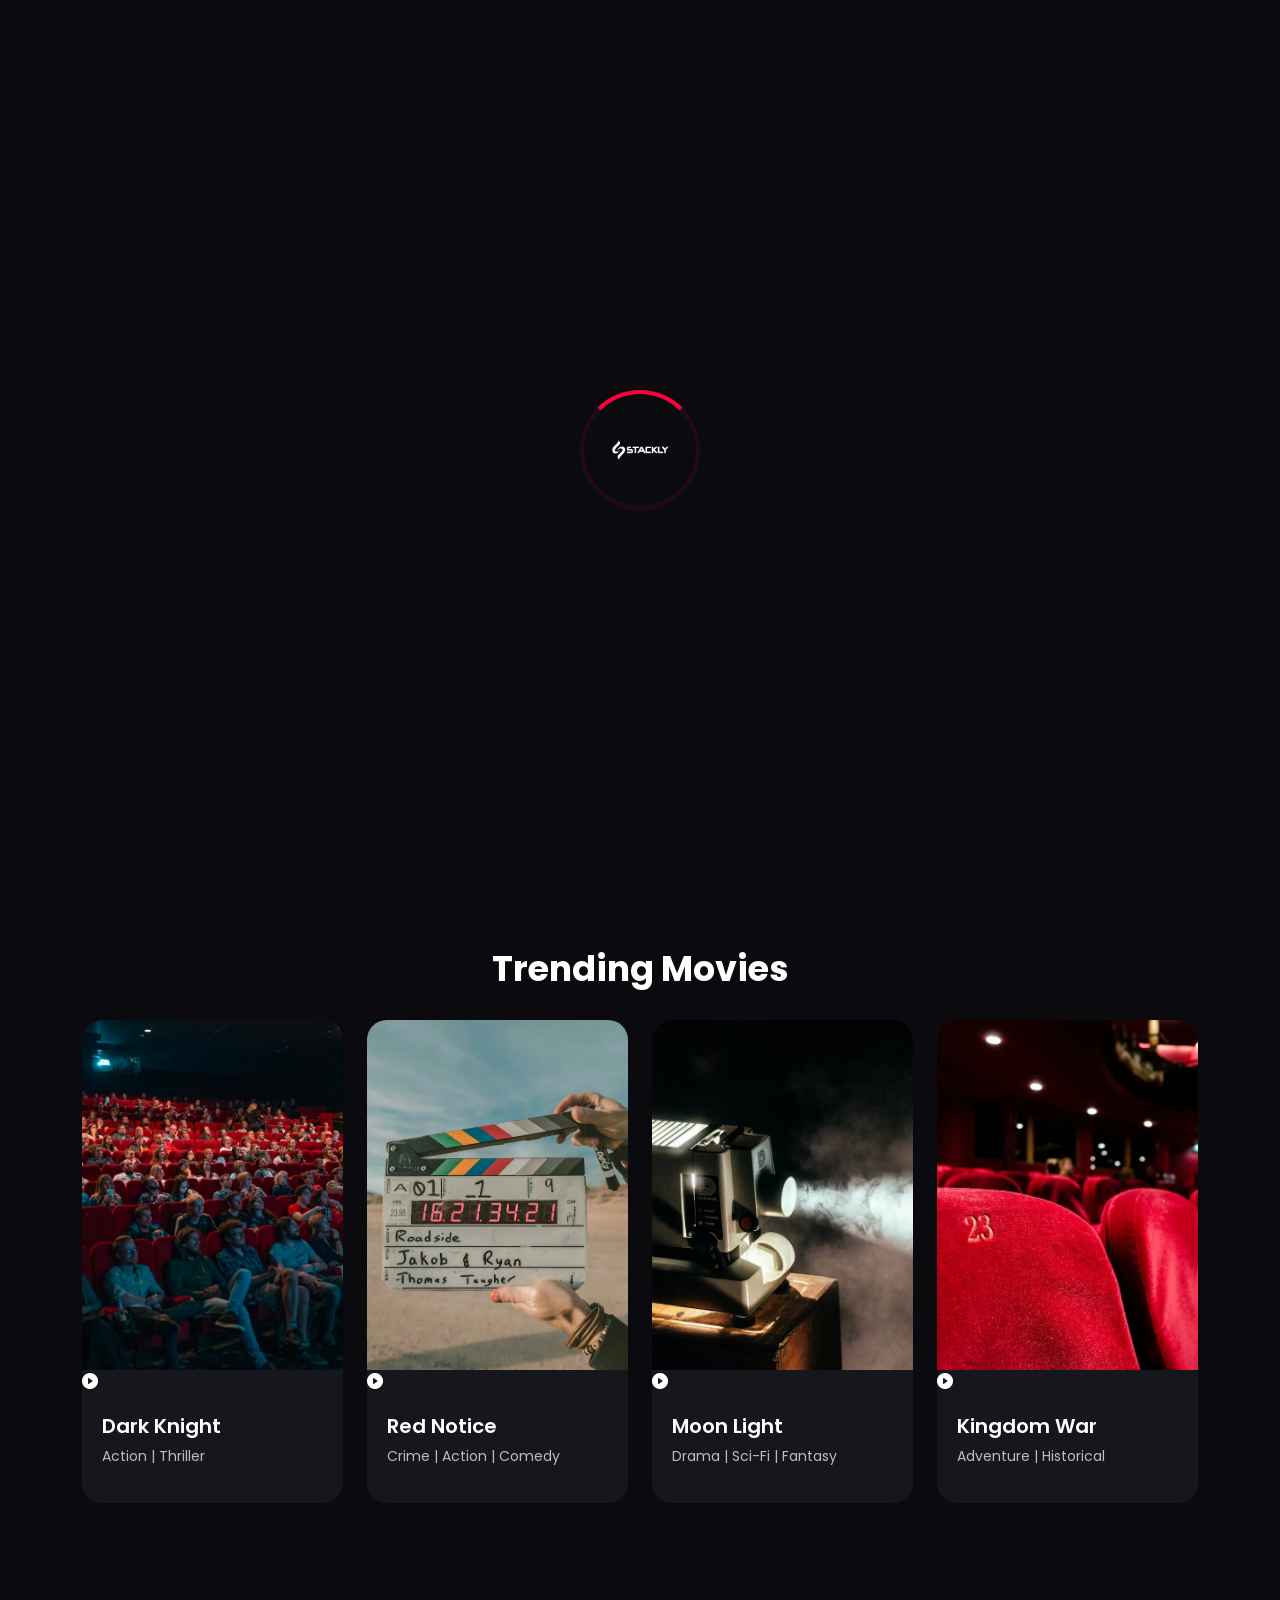
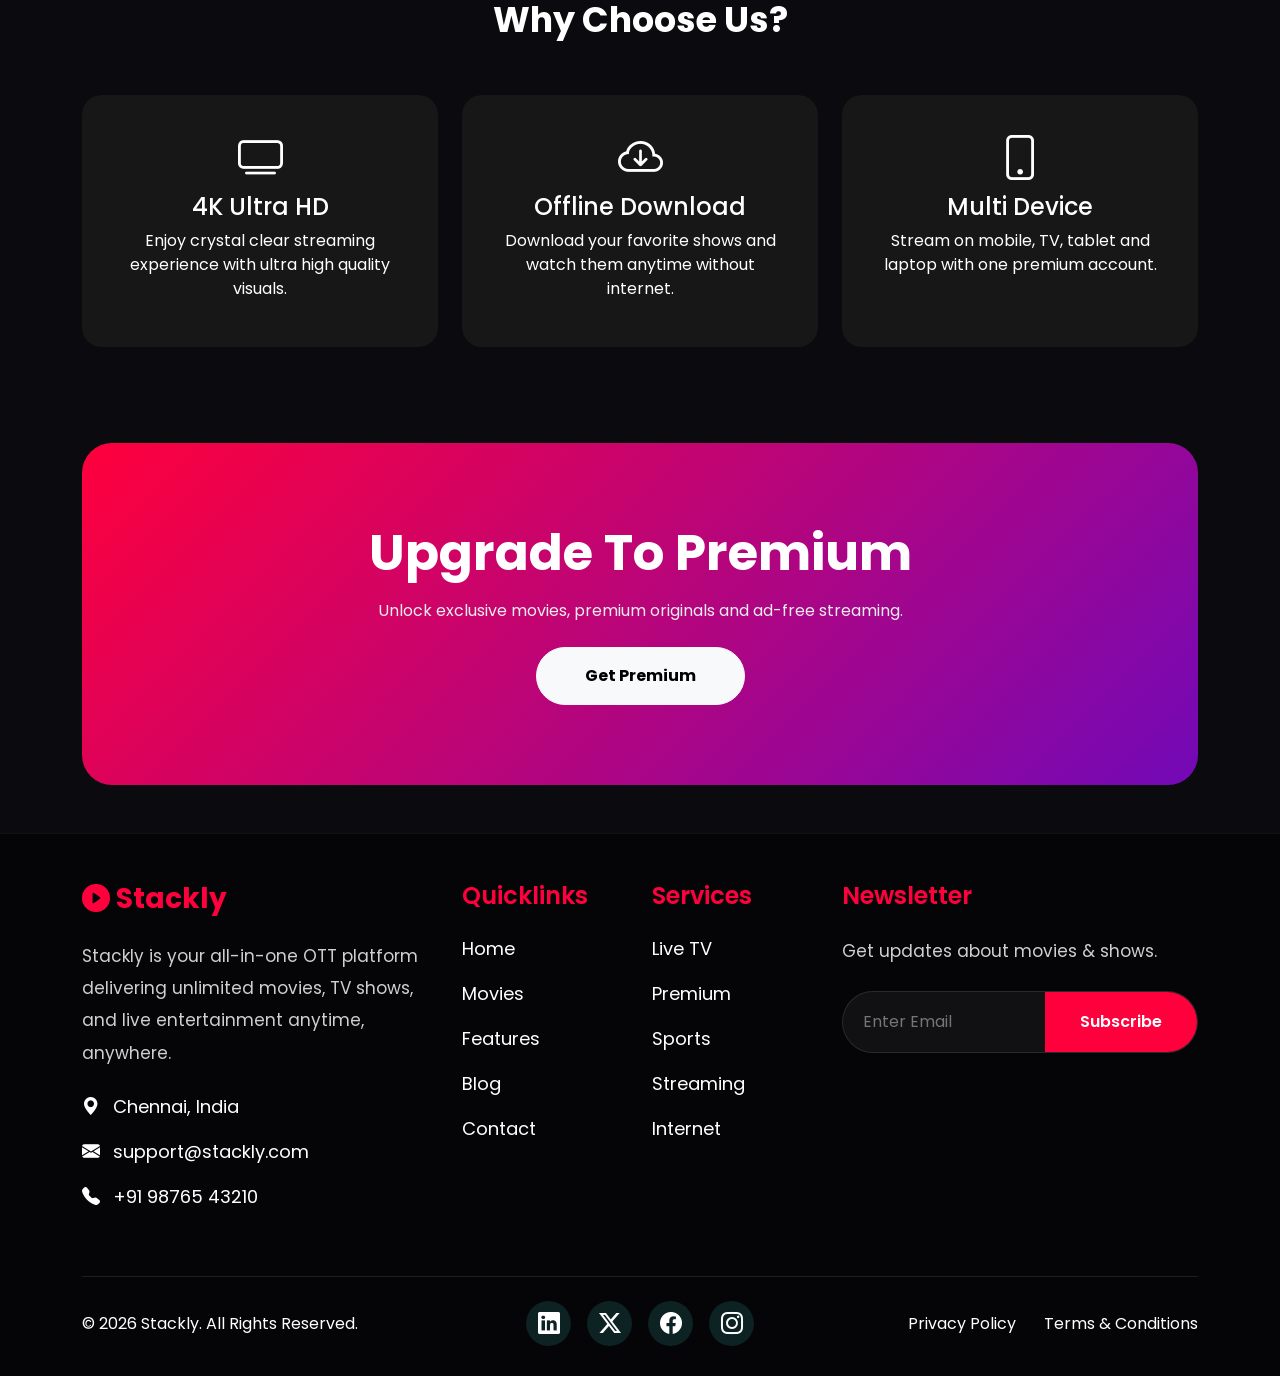
==== index.html @ b7b3e4aa "loading changes" ====
<!DOCTYPE html>
<html lang="en">
<head>
    <meta charset="UTF-8">
    <meta name="viewport" content="width=device-width, initial-scale=1.0">
    <title>Stackly OTT</title>

    <!-- Bootstrap CSS -->
    <link href="https://cdn.jsdelivr.net/npm/bootstrap@5.3.3/dist/css/bootstrap.min.css" rel="stylesheet">

    <!-- Bootstrap Icons -->
    <link rel="stylesheet" href="https://cdn.jsdelivr.net/npm/bootstrap-icons@1.11.3/font/bootstrap-icons.min.css">

    <!-- Google Font -->
    <link href="https://fonts.googleapis.com/css2?family=Poppins:wght@300;400;500;600;700&display=swap" rel="stylesheet">

    <!-- AOS Animation -->
    <link href="https://unpkg.com/aos@2.3.4/dist/aos.css" rel="stylesheet">
        
    <link rel="stylesheet" href="style.css"></link>
</head>
<body>
    
    <!-- Preloader -->
    <div id="preloader">
        <div class="loader-container">
            <div class="loader-ring"></div>
            <img src="assets/images/logoStackly.webp" alt="Loading..." class="loader-logo-pulse">
        </div>
    </div>

    <!-- Header Placeholder -->
    <div id="header-placeholder"></div>
    
    <!-- Hero Section -->
    <section class="hero">
        <div class="container">
            <div class="row align-items-center">
                <div class="col-lg-7" data-aos="fade-right">
                    <h1>Unlimited Movies, TV Shows & Web Series</h1>
                    <p class="my-4">
                        Watch trending movies, premium web series, live sports and entertainment anytime anywhere.
                    </p>

                    <!-- <div class="d-flex ">
                    <button class="btn btn-danger rounded-pill px-4 me-3">
                        <i class="bi bi-play-fill"></i> Watch Now
                    </button>

                    <button class="btn btn-outline-light rounded-pill px-4 ">
                        More
                    </button>
                </div> -->
                <div class="d-flex gap-3">
                    <button class="btn btn-danger rounded-pill px-3"><i class="bi bi-play-fill"></i> Watch Now</button>
                    <button class="btn btn-outline-light rounded-pill px-3">Explore</button>
                </div>

                    
                    
                </div>
            </div>
        </div>
    </section>    
    
    <!-- Trending Movies -->
    <section class="py-5" id="movies">
        <div class="container">
            <h2 class="section-title text-center" data-aos="fade-up">Trending Movies</h2>

            <div class="row g-4">

                <div class="col-lg-3 col-md-6" data-aos="zoom-in">
                    <div class="movie-card">
                        <img src="assets/images/trending1.webp" alt="movie">
                        <div class="play-overlay">
                            <i class="bi bi-play-circle-fill play-icon"></i>
                        </div>
                        <div class="movie-content">
                            <h5>Dark Knight</h5>
                            <p>Action | Thriller</p>
                        </div>
                    </div>
                </div>

                <div class="col-lg-3 col-md-6" data-aos="zoom-in" data-aos-delay="100">
                    <div class="movie-card">
                        <img src="assets/images/trending2.webp" alt="movie">
                        <div class="play-overlay">
                            <i class="bi bi-play-circle-fill play-icon"></i>
                        </div>
                        <div class="movie-content">
                            <h5>Red Notice</h5>
                            <p>Crime | Action | Comedy</p>
                        </div>
                    </div>
                </div>

                <div class="col-lg-3 col-md-6" data-aos="zoom-in" data-aos-delay="200">
                    <div class="movie-card">
                        <img src="assets/images/trending3.webp" alt="movie">
                        <div class="play-overlay">
                            <i class="bi bi-play-circle-fill play-icon"></i>
                        </div>
                        <div class="movie-content">
                            <h5>Moon Light</h5>
                            <p>Drama | Sci-Fi | Fantasy</p>
                        </div>
                    </div>
                </div>

                <div class="col-lg-3 col-md-6" data-aos="zoom-in" data-aos-delay="300">
                    <div class="movie-card">
                        <img src="assets/images/trending4.webp" alt="movie">
                        <div class="play-overlay">
                            <i class="bi bi-play-circle-fill play-icon"></i>
                        </div>
                        <div class="movie-content">
                            <h5>Kingdom War</h5>
                            <p>Adventure | Historical</p>
                        </div>
                    </div>
                </div>

            </div>
        </div>
    </section>
    
    
    <!-- Features -->
    <section class="py-5" id="features">
        <div class="container">
            <h2 class="section-title text-center" data-aos="fade-up">Why Choose Us?</h2>

            <div class="row g-4 mt-3">

                <div class="col-lg-4" data-aos="fade-up">
                    <div class="feature-box text-center">
                        <i class="bi bi-tv"></i>
                        <h4>4K Ultra HD</h4>
                        <p>Enjoy crystal clear streaming experience with ultra high quality visuals.</p>
                    </div>
                </div>

                <div class="col-lg-4" data-aos="fade-up" data-aos-delay="100">
                    <div class="feature-box text-center">
                        <i class="bi bi-cloud-arrow-down"></i>
                        <h4>Offline Download</h4>
                        <p>Download your favorite shows and watch them anytime without internet.</p>
                    </div>
                </div>

                <div class="col-lg-4" data-aos="fade-up" data-aos-delay="200">
                    <div class="feature-box text-center">
                        <i class="bi bi-phone"></i>
                        <h4>Multi Device</h4>
                        <p>Stream on mobile, TV, tablet and laptop with one premium account.</p>
                    </div>
                </div>

            </div>
        </div>
    </section>
    
    
    <!-- Premium Section -->
    <section class="py-5" id="premium">
        <div class="container">
            <div class="premium text-center" data-aos="zoom-in-up">
                <h2>Upgrade To Premium</h2>
                <p class="mt-3 mb-4">
                    Unlock exclusive movies, premium originals and ad-free streaming.
                </p>

                <button class="btn btn-light rounded-pill px-5 py-3 fw-bold">
                    Get Premium
                </button>
            </div>
        </div>
    </section>
    
    <!-- Footer Placeholder -->
    <div id="footer-placeholder"></div>
    
    <!-- Bootstrap JS -->
    <script src="https://cdn.jsdelivr.net/npm/bootstrap@5.3.3/dist/js/bootstrap.bundle.min.js"></script>

    <!-- AOS Animation -->
    <script src="https://unpkg.com/aos@2.3.4/dist/aos.js"></script>

    <script>
        // Function to load components
        async function loadComponents() {
            // Load Header
            const headerRes = await fetch('header.html');
            document.getElementById('header-placeholder').innerHTML = await headerRes.text();
            
            // Load Footer
            const footerRes = await fetch('footer.html');
            document.getElementById('footer-placeholder').innerHTML = await footerRes.text();

            // Initialize AOS after components load
            AOS.init({
                duration: 1200,
                once: true
            });

            // Hide Preloader
            const preloader = document.getElementById('preloader');
            setTimeout(() => {
                if(preloader) preloader.classList.add('preloader-hidden');
            }, 2000); // 2.0 second delay
        }

        loadComponents();
    </script>
</body>
</html>
---- style.css ----
*{
            margin:0;
            padding:0;
            box-sizing:border-box;
            font-family:'Poppins', sans-serif;
        }

        body{
            background:#0b0b0f;
            color:white;
            overflow-x:hidden;
        }  
        
        .navbar{
            background:rgba(0,0,0,0.8);
            backdrop-filter:blur(10px);
            -webkit-backdrop-filter: blur(10px); /* For Safari support */
            border-bottom: 1px solid rgba(255, 255, 255, 0.1); /* Subtle border */
            box-shadow: 0 5px 15px rgba(0,0,0,0.3); /* More pronounced shadow */
        }

        .navbar-brand{
            font-size:30px;
            font-weight:700;
            color:#ff003c !important;
            transition: 0.3s ease;
        }
        .navbar-brand:hover {
            transform: translateY(-2px);
        }

        .nav-link{
            color:white !important;
            margin:0 10px;
            transition:0.3s;
        }
        
        .nav-link:hover{
            color:#ff003c !important;
        }

        .hero{
            height:100vh;
            display:flex;
            align-items:center;
            position: relative; /* Needed for pseudo-element positioning */
            overflow: hidden; /* To clip the scaled background */
        }

        .hero::before {
            content: '';
            position: absolute;
            top: 0;
            left: 0;
            width: 100%;
            height: 100%;
            background: linear-gradient(rgba(0,0,0,0.6),rgba(0,0,0,0.8)),
                        url('assets/images/banner.webp');
            background-size: cover;
            background-position: center;
            z-index: -1; /* Place behind content */
            animation: zoomBg 20s infinite alternate ease-in-out;
        }

        .hero h1{
            font-size:70px;
            font-weight:700;
        }
          
          .hero p{
            font-size:18px;
            color:#d4d4d4;
            max-width:600px;
        }

        .btn-stream{
            background:#ff003c;
            color:white;
            padding:12px 30px;
            border:none;
            border-radius:50px;
            font-weight:600;
            transition:0.4s;
        }
         
         .btn-stream:hover{
            background:white;
            color:#ff003c;
            transform:translateY(-5px);
        }

        .section-title{
            font-size:35px;
            font-weight:700;
            margin-bottom:30px;
        }

        .movie-card{
            background:#16161d;
            border-radius:20px;
            overflow:hidden;
            transition:0.4s;
            position:relative;
        }
        
        .movie-card img{
            width:100%;
            height:350px;
            object-fit:cover;
        }

        .movie-card:hover{
            transform:translateY(-10px) scale(1.03);
            box-shadow:0 10px 30px rgba(255,0,60,0.4);
        }

        .movie-card:hover .play-icon {
            transform: scale(1); /* Scale up on hover */
        }

        .movie-content{
            padding:20px;
        }

        .movie-content h5{
            font-weight:600;
        }
        
        .movie-content p{
            color:#bdbdbd;
            font-size:14px;
        }

        .premium{
            background:linear-gradient(135deg,#ff003c,#7209b7);
            padding:80px 0;
            border-radius:30px;
        }

        .premium h2{
            font-size:50px;
            font-weight:700;
        }    
        
        
        .premium p{
            color:#ededed;
        }

        .feature-box{
            background:#171717;
            border-radius:20px;
            padding:30px;
            transition:0.4s;
            height:100%;
        }

        .feature-box:hover{
            transform:translateY(-10px);
            background:#ff003c;
        }
            
            
            .feature-box i{
            font-size:45px;
            margin-bottom:20px;
        }

        footer{
            background:#050505;
            padding:30px 0;
        }

        .social-icons i{
            font-size:22px;
            margin:0 10px;
            transition:0.3s;
            cursor:pointer;
        }

        /* Keyframes for background animation */
        @keyframes zoomBg {
            0% { transform: scale(1); }
            100% { transform: scale(1.1); }
        }

        @media(max-width:768px){
            .hero{
                text-align:center;
                padding:20px;
            }

            .hero h1{
                font-size:45px;
            }

            .premium h2{
                font-size:35px;
            }
        }

        /* Footer */

.footer-section{
    background: #050508;
    padding-bottom: 30px;
    border-top: 1px solid rgba(255, 255, 255, 0.05);
}

.footer-logo{
    color: #ff003c;
    font-weight:700;
}

.footer-text{
    color:#cfcfcf;
    line-height:1.9;
    font-size:17px;
}

.footer-title{
    color: #ff003c;
    font-weight:600;
}

.footer-links li{
    margin-bottom:18px;
}

.footer-links li a{
    text-decoration:none;
    color:white;
    font-size:18px;
    transition:0.3s;
}

.footer-links li a:hover{
    color: #ff003c;
    padding-left:8px;
}

.footer-contact p{
    color:white;
    font-size:18px;
    margin-bottom:18px;
}

.footer-contact i{
    color:white;
}

.newsletter-box{
    display:flex;
    overflow:hidden;
    border-radius:50px;
    background: rgba(255, 255, 255, 0.05);
    border: 1px solid rgba(255, 255, 255, 0.1);
}

.newsletter-box input{
    width:100%;
    border:none;
    outline:none;
    padding:18px 20px;
    background: transparent;
    color:white;
}

.newsletter-box button{
    border:none;
    background: #ff003c;
    color:white;
    padding:0 35px;
    font-weight:600;
    transition:0.3s;
}

.newsletter-box button:hover{
    background:white;
    color: #ff003c;
}

.footer-bottom{
    border-top:1px solid rgba(255,255,255,0.1);
}

.social-icons a{
    width:45px;
    height:45px;
    display:inline-flex;
    align-items:center;
    justify-content:center;
    background:#0d2223;
    color:white;
    border-radius:50%;
    margin:0 6px;
    text-decoration:none;
    transition:0.3s;
}

.social-icons a:hover{
    background: #ff003c;
    transform:translateY(-5px);
}

.footer-policy{
    color:white;
    text-decoration:none;
    transition:0.3s;
}

.footer-policy:hover{
    color: #ff003c;
}

/* login */
.auth-warper{
            color:white;
            overflow-x:hidden;
            display:flex;
            justify-content:center;
            align-items:center;
            min-height:100vh;
            position: relative;
}

 .bg-animation {
            position: fixed;
            top: 0;
            left: 0;
            width: 100%;
            height: 100%;
            background: linear-gradient(rgba(0,0,0,0.6), rgba(0,0,0,0.9)), 
                        url('/assets/images/loginbg.webp');
            background-size: cover;
            background-position: center;
            z-index: -1;
            animation: zoomBg 20s infinite alternate ease-in-out;
        }

        @keyframes zoomBg {
            0% { transform: scale(1); }
            100% { transform: scale(1.1); }
        }

        /* Back to Home Button */
        .back-home {
            position: absolute;
            top: 30px;
            left: 30px;
            color: white;
            text-decoration: none;
            font-size: 16px;
            font-weight: 500;
            display: flex;
            align-items: center;
            gap: 8px;
            transition: 0.3s;
            z-index: 100;
            background: rgba(255, 255, 255, 0.1);
            padding: 10px 20px;
            border-radius: 50px;
            backdrop-filter: blur(5px);
            border: 1px solid rgba(255, 255, 255, 0.2);
        }

        .back-home:hover {
            background: #ff003c;
            color: white;
            transform: translateX(-5px);
            border-color: #ff003c;
        }

        .signin-container{
            background: rgba(255, 255, 255, 0.05);
            backdrop-filter: blur(20px);
            -webkit-backdrop-filter: blur(20px);
            /* padding:40px; */
            border-radius:20px;
            border: 1px solid rgba(255, 255, 255, 0.1);
            box-shadow: 0 25px 45px rgba(0,0,0,0.5);
            max-width:450px;
            width:100%;
        }

        .signin-container h2{
            color:#ff003c;
            text-align:center;
        }

        .form-control{
            background:rgba(255,255,255,0.1);
            border:1px solid rgba(255,255,255,0.2);
            color:white;
            padding:12px 20px;
            border-radius:10px;
        }

        .form-control:focus{
            background:rgba(255,255,255,0.15);
            border-color:#ff003c;
            box-shadow:0 0 0 0.25rem rgba(255,0,60,0.25);
            color:white;
        }

        .form-control::placeholder{
            color:rgba(255,255,255,0.6);
        }

        .btn-signin{
            background:#ff003c;
            color:white;
            padding:12px 30px;
            border:none;
            border-radius:10px;
            font-weight:600;
            transition:0.4s;
            width:100%;
        }
         
        .btn-signin:hover{
            background:white;
            color:#ff003c;
            transform:translateY(-3px);
        }



/* Mobile Responsive */

@media(max-width:768px){

    .newsletter-box{
        flex-direction:column;
        border-radius:20px;
    }

    .newsletter-box button{
        padding:15px;
    }

    .footer-links li a,
    .footer-contact p{
        font-size:16px;
    }

}

/* Dashboard Specific Styles */
.dashboard-wrapper {
    display: flex;
    min-height: 100vh;
    background: #0b0b0f;
}

#sidebar {
    width: 250px;
    background: #16161d;
    border-right: 1px solid rgba(255, 255, 255, 0.1);
    transition: 0.3s ease-in-out;
    z-index: 1000; /* Ensure sidebar is above other content */
}

/* Sidebar Responsive Logic */
@media (max-width: 768px) {
    #sidebar {
        position: fixed;
        height: 100vh; /* Full height on mobile */
        left: -250px;
    }
    
    #sidebar.active {
        left: 0;
        box-shadow: 10px 0 30px rgba(0,0,0,0.5);
    }

    .dashboard-nav {
        padding: 15px 15px 15px 60px; /* Adjust padding for mobile toggle button */
    }
    
    .main-content {
        width: 100%; /* Use 100% width to avoid horizontal scroll issues */
    }
}

.sidebar-header {
    padding: 20px;
    text-align: center;
    border-bottom: 1px solid rgba(255, 255, 255, 0.1);
}

.sidebar-link {
    display: block;
    padding: 15px 25px;
    color: #cfcfcf;
    text-decoration: none;
    transition: 0.3s;
    border-left: 4px solid transparent;
}

.sidebar-link:hover {
    background: rgba(255, 0, 60, 0.1);
    color: #ff003c;
    border-left-color: #ff003c;
}

.main-content {
    flex: 1;
    display: flex;
    flex-direction: column;
}

.dashboard-nav {
    background: #16161d;
    padding: 15px 30px;
    display: flex;
    justify-content: space-between;
    align-items: center;
    border-bottom: 1px solid rgba(255, 255, 255, 0.1);
}

.user-badge {
    background: #ff003c;
    padding: 5px 15px;
    border-radius: 20px;
    font-weight: 600;
    font-size: 14px;
    text-transform: uppercase;
    margin-right: 10px;
}

/* contact */

.map-container{
    width:100%;
    height:350px;
    border-radius:25px;
    overflow:hidden;
    border:3px solid rgba(255,255,255,0.1);
    box-shadow:0 10px 30px rgba(0,0,0,0.4);
}

.map-container iframe{
    width:100%;
    height:100%;
    border:none;
    filter:grayscale(100%) invert(92%) contrast(90%);
}

/* MOBILE */

@media(max-width:768px){

    .map-container{
        height:280px;
    }

}

/* blog */
.blog-card img{
    width:100%;
    height:250px;
    object-fit:cover;
    transition:0.4s;
}

.blog-card{
    background:#0f172a;
    border-radius:20px;
    overflow:hidden;
    transition:0.4s;
    height:100%;
}

.blog-card:hover{
    transform:translateY(-10px);
    box-shadow:0 10px 30px rgba(255,0,87,0.3);
}

.blog-card:hover img{
    transform:scale(1.05);
}

.blog-content{
    padding:25px;
}

.blog-content h5{
    color:white;
    line-height:1.6;
}

.blog-content p{
    color:#cfcfcf !important;
}

.blog-hero{
    padding:180px 0 120px;
    background:
    linear-gradient(rgba(0,0,0,0.7),
    rgba(0,0,0,0.8)),
    url('assets/images/blogbanner.webp');

    background-size:cover;
    background-position:center;
}

/* checked */
.form-check-input:checked {
    background-color: #ff003c !important;
    border-color: #ff003c !important;
}

/* Preloader Styling */
#preloader {
    position: fixed;
    top: 0;
    left: 0;
    width: 100%;
    height: 100%;
    background: #0b0b0f;
    display: flex;
    justify-content: center;
    align-items: center;
    z-index: 10000;
    transition: opacity 0.6s ease, visibility 0.6s ease;
}

.loader-container {
    position: relative;
    display: flex;
    justify-content: center;
    align-items: center;
}

.loader-ring {
    width: 120px;
    height: 120px;
    border: 4px solid rgba(255, 0, 60, 0.1);
    border-top: 4px solid #ff003c;
    border-radius: 50%;
    animation: loader-spin 1.2s cubic-bezier(0.5, 0, 0.5, 1) infinite;
}

.loader-logo-pulse {
    position: absolute;
    width: 60px;
    animation: loader-pulse 1.5s ease-in-out infinite;
}

@keyframes loader-spin {
    0% { transform: rotate(0deg); }
    100% { transform: rotate(360deg); }
}

@keyframes loader-pulse {
    0%, 100% { transform: scale(0.95); opacity: 0.7; }
    50% { transform: scale(1.1); opacity: 1; }
}

.preloader-hidden {
    opacity: 0;
    visibility: hidden;
}

/* test */
/* Navbar Background */
.navbar{
    background: rgba(0,0,0,0.8);
    backdrop-filter: blur(10px);
}

/* Mobile Menu */
/* Navbar */
.navbar{
    background: rgba(0,0,0,0.7);
    backdrop-filter: blur(10px);
}

/* Mobile Menu */
@media (max-width:991px){

    .mobile-menu{
        position: fixed;
        top: 0;
        left: -100%;
        width: 100%;
        height: 100vh;
        background: #000;
        padding: 30px 25px;
        transition: 0.4s ease-in-out;
        z-index: 9999;
        overflow-y: auto;
    }

    /* Open Animation */
    .mobile-menu.show{
        left: 0;
    }

    /* Nav Items */
    .navbar-nav{
        align-items: flex-start !important;
        /* gap: 20px; */
    }

    .nav-link{
        color: #fff !important;
        font-size: 22px;
        font-weight: 500;
        transition: 0.3s;
    }

    .nav-link:hover,
    .nav-link.active{
        color: #ff003c !important;
    }

    /* Sign In Button */
    .btn-danger{
        background-color: #ff003c;
        border-color: #ff003c;
    }

    /* Hamburger */
    .navbar-toggler{
        z-index: 10000;
        position: relative;
    }
}
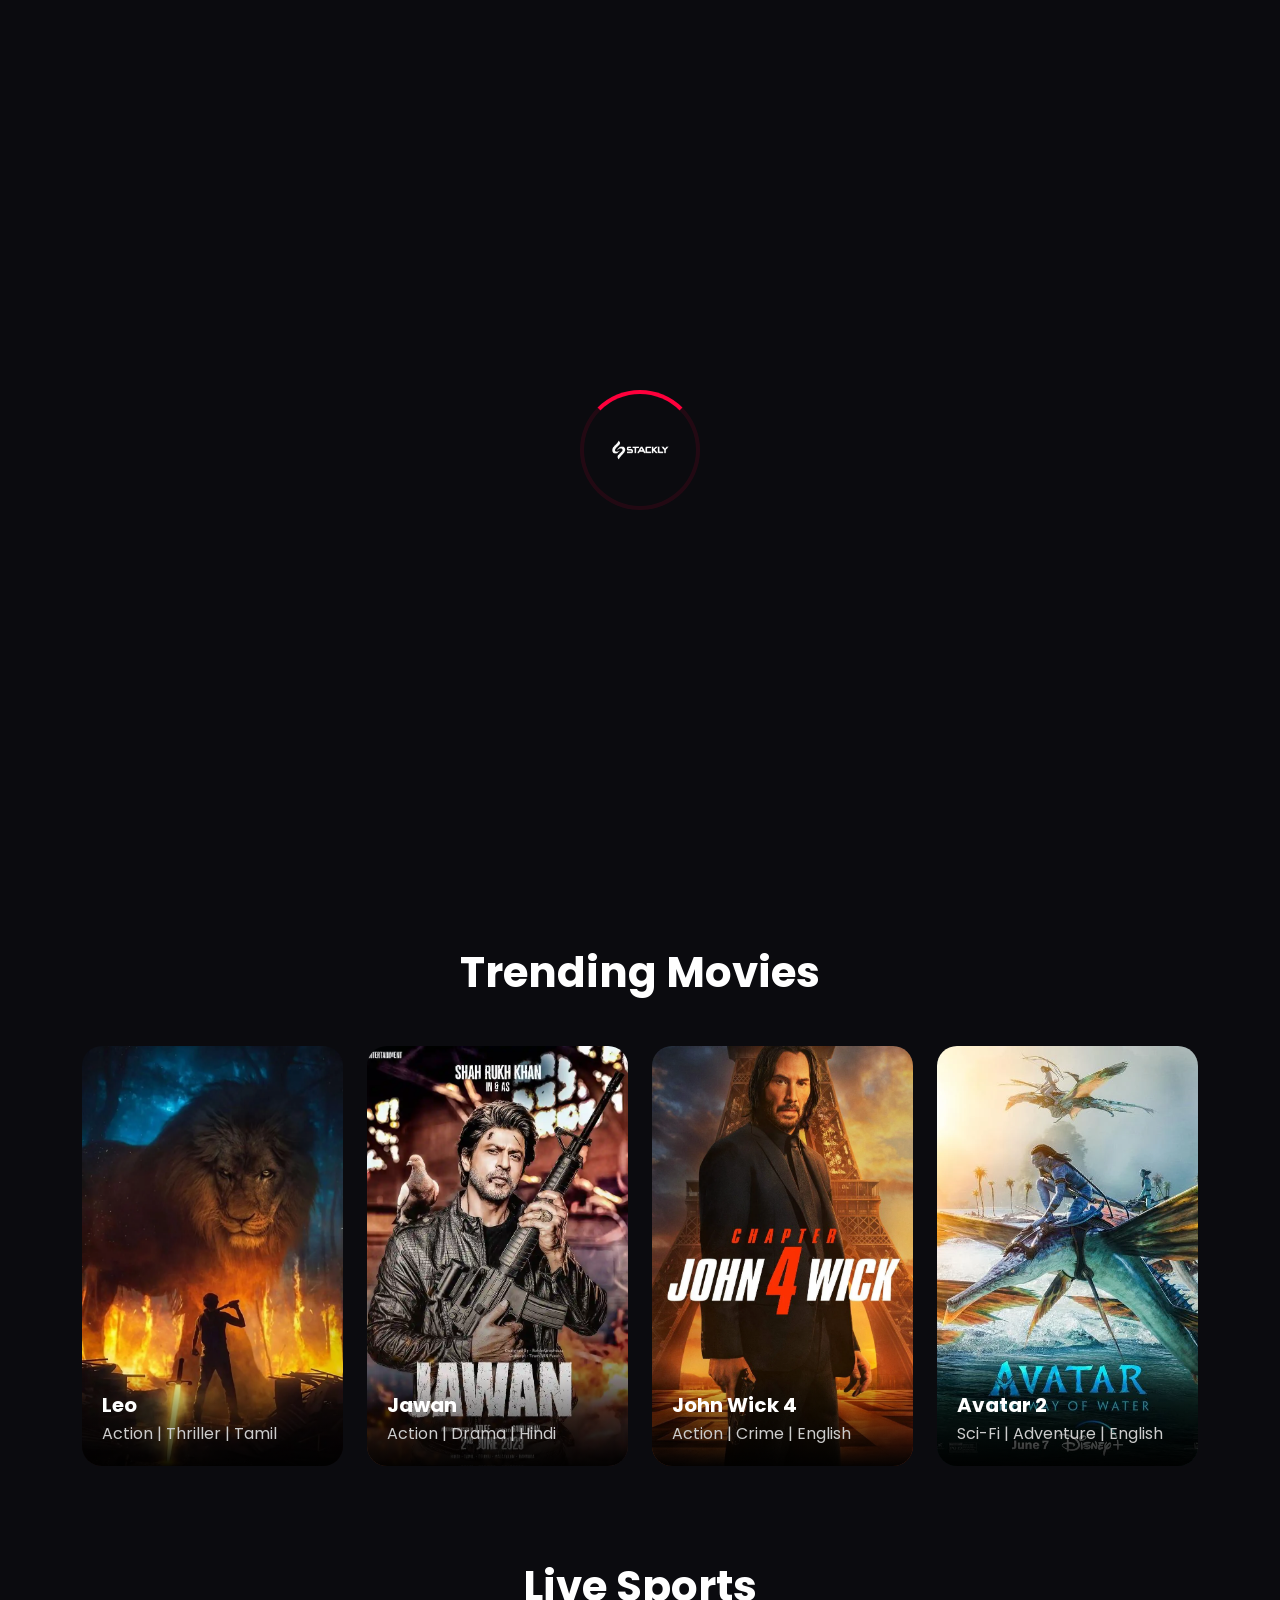
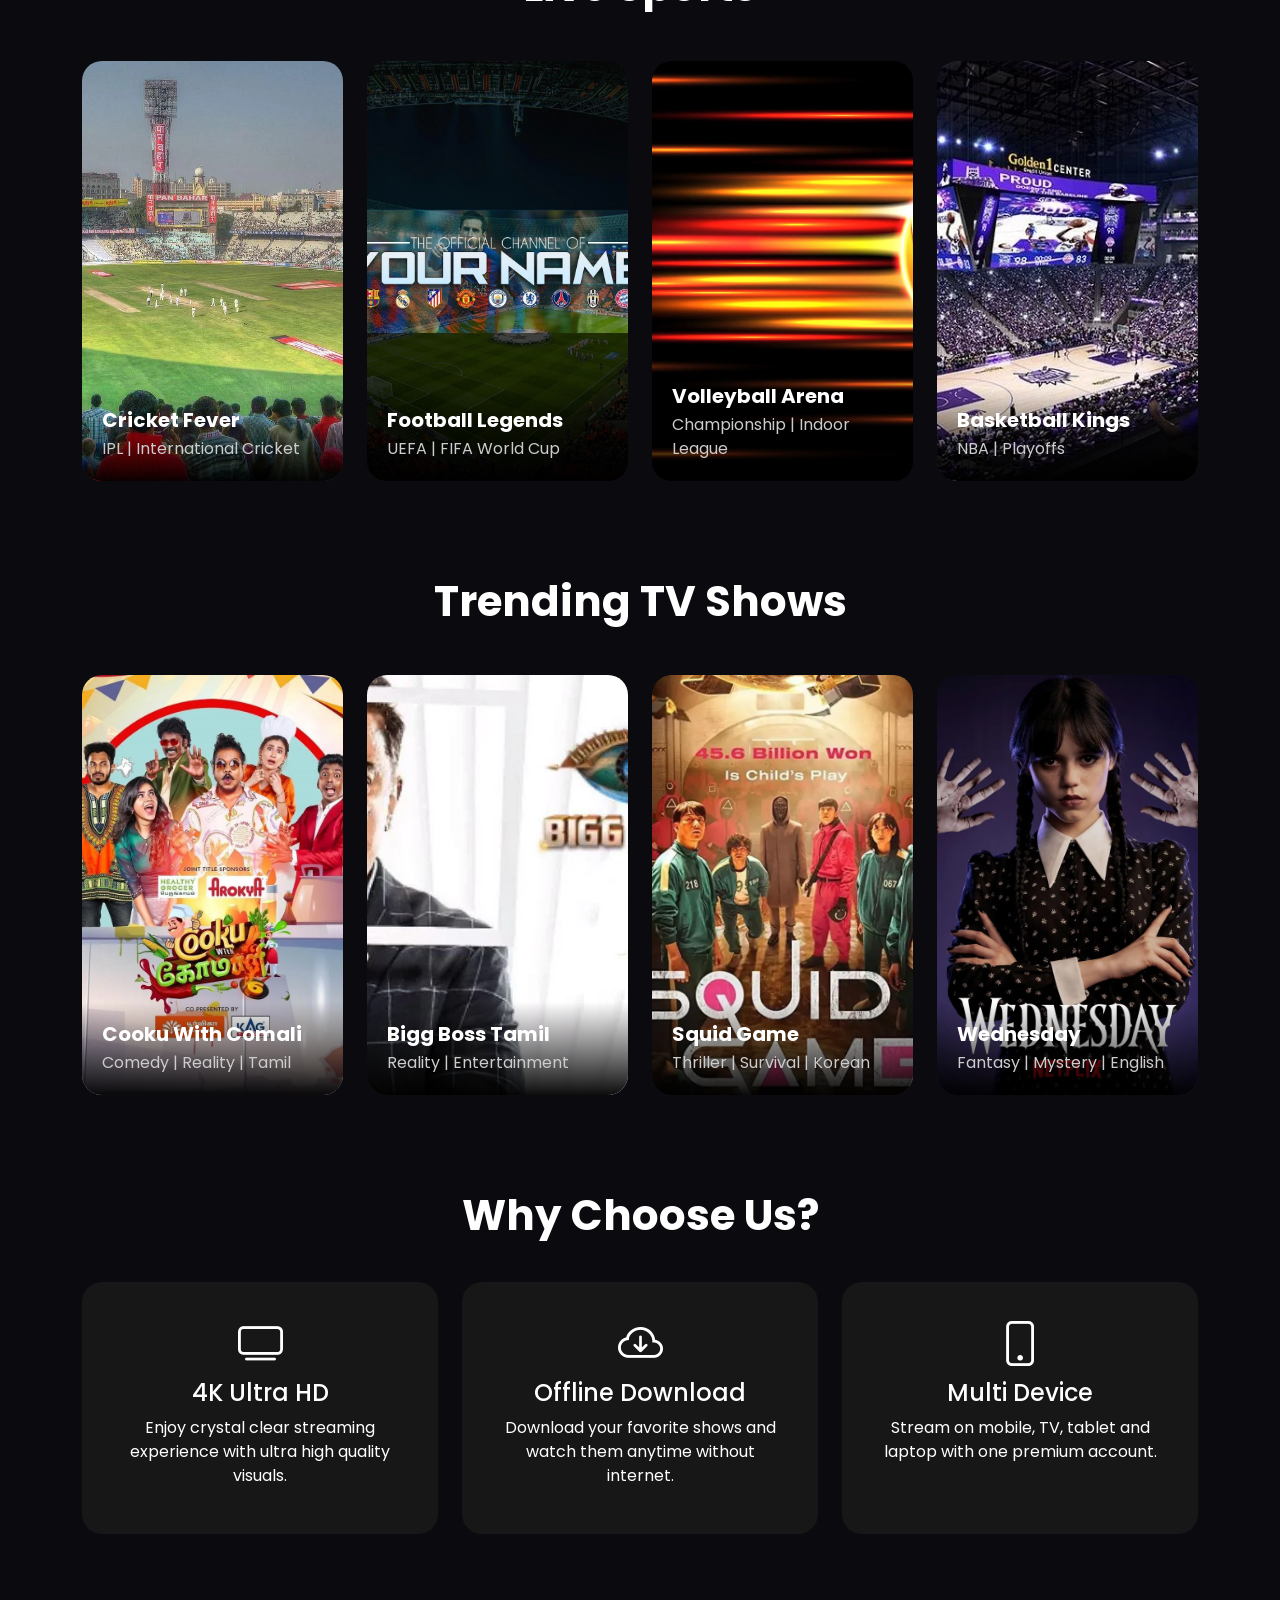
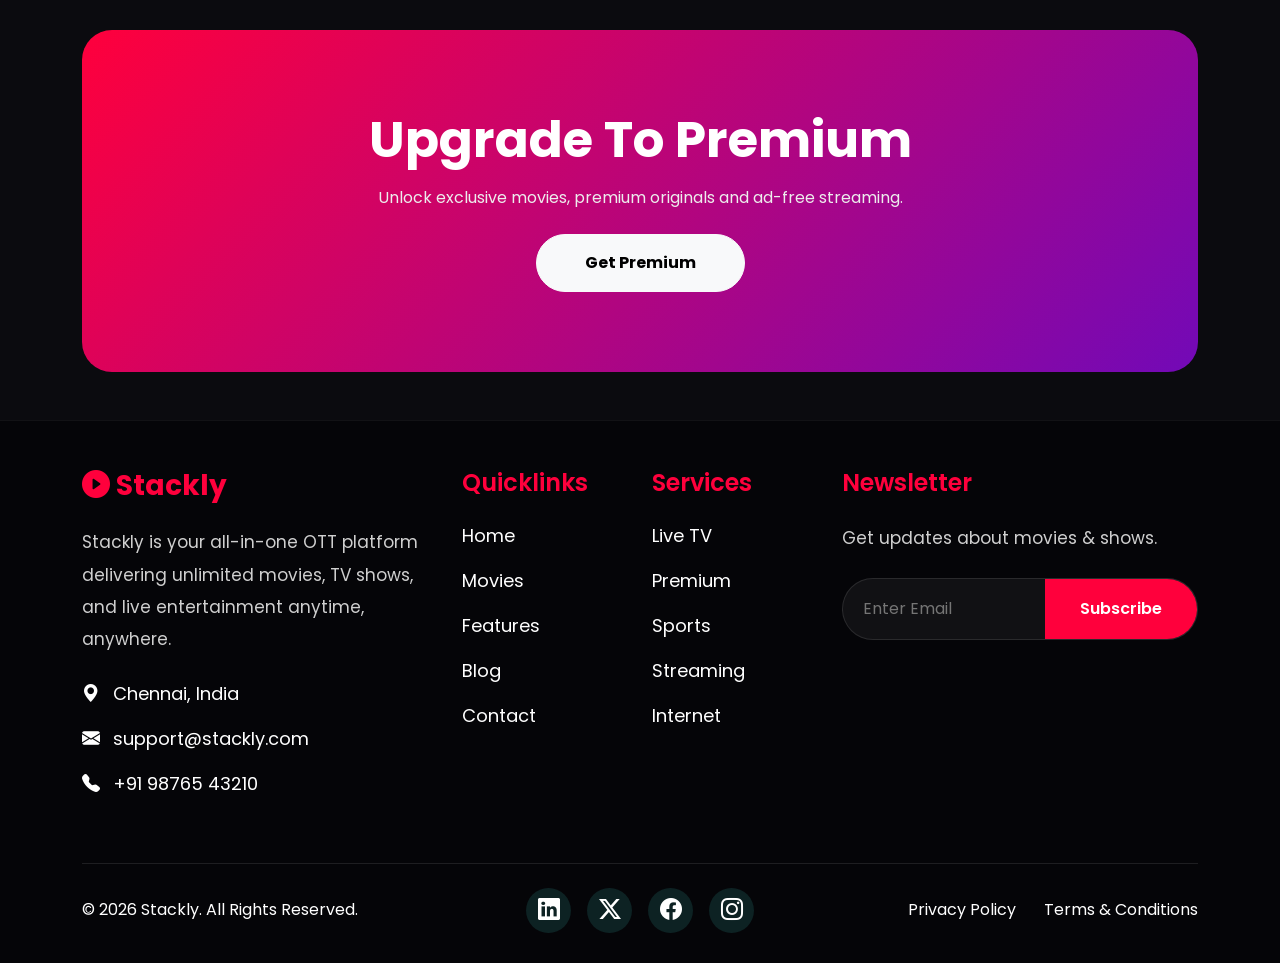
==== commit 947ee67c: "img and videos added" ====
--- a/index.html
+++ b/index.html
@@ -34,6 +34,11 @@
     
     <!-- Hero Section -->
     <section class="hero">
+        <video muted loop playsinline class="hero-video" id="heroVideo">
+            <source src="assets/videos/hero-bg.mp4" type="video/mp4">
+        </video>
+        <div class="hero-overlay"></div>
+
         <div class="container">
             <div class="row align-items-center">
                 <div class="col-lg-7" data-aos="fade-right">
@@ -42,17 +47,8 @@
                         Watch trending movies, premium web series, live sports and entertainment anytime anywhere.
                     </p>
 
-                    <!-- <div class="d-flex ">
-                    <button class="btn btn-danger rounded-pill px-4 me-3">
-                        <i class="bi bi-play-fill"></i> Watch Now
-                    </button>
-
-                    <button class="btn btn-outline-light rounded-pill px-4 ">
-                        More
-                    </button>
-                </div> -->
                 <div class="d-flex gap-3">
-                    <button class="btn btn-danger rounded-pill px-3"><i class="bi bi-play-fill"></i> Watch Now</button>
+                    <button class="btn btn-danger rounded-pill px-4" id="playBtn"><i class="bi bi-play-fill"></i> Watch Now</button>
                     <button class="btn btn-outline-light rounded-pill px-3">Explore</button>
                 </div>
 
@@ -64,68 +60,571 @@
     </section>    
     
     <!-- Trending Movies -->
-    <section class="py-5" id="movies">
-        <div class="container">
-            <h2 class="section-title text-center" data-aos="fade-up">Trending Movies</h2>
-
-            <div class="row g-4">
-
-                <div class="col-lg-3 col-md-6" data-aos="zoom-in">
-                    <div class="movie-card">
-                        <img src="assets/images/trending1.webp" alt="movie">
-                        <div class="play-overlay">
-                            <i class="bi bi-play-circle-fill play-icon"></i>
-                        </div>
-                        <div class="movie-content">
-                            <h5>Dark Knight</h5>
-                            <p>Action | Thriller</p>
-                        </div>
-                    </div>
-                </div>
-
-                <div class="col-lg-3 col-md-6" data-aos="zoom-in" data-aos-delay="100">
-                    <div class="movie-card">
-                        <img src="assets/images/trending2.webp" alt="movie">
-                        <div class="play-overlay">
-                            <i class="bi bi-play-circle-fill play-icon"></i>
-                        </div>
-                        <div class="movie-content">
-                            <h5>Red Notice</h5>
-                            <p>Crime | Action | Comedy</p>
-                        </div>
-                    </div>
-                </div>
-
-                <div class="col-lg-3 col-md-6" data-aos="zoom-in" data-aos-delay="200">
-                    <div class="movie-card">
-                        <img src="assets/images/trending3.webp" alt="movie">
-                        <div class="play-overlay">
-                            <i class="bi bi-play-circle-fill play-icon"></i>
-                        </div>
-                        <div class="movie-content">
-                            <h5>Moon Light</h5>
-                            <p>Drama | Sci-Fi | Fantasy</p>
-                        </div>
-                    </div>
-                </div>
-
-                <div class="col-lg-3 col-md-6" data-aos="zoom-in" data-aos-delay="300">
-                    <div class="movie-card">
-                        <img src="assets/images/trending4.webp" alt="movie">
-                        <div class="play-overlay">
-                            <i class="bi bi-play-circle-fill play-icon"></i>
-                        </div>
-                        <div class="movie-content">
-                            <h5>Kingdom War</h5>
-                            <p>Adventure | Historical</p>
-                        </div>
-                    </div>
-                </div>
-
-            </div>
+<!-- Trending Movies -->
+<section class="py-5" id="movies">
+
+    <div class="container">
+
+        <h2 class="section-title text-center mb-5"
+            data-aos="fade-up">
+
+            Trending Movies
+
+        </h2>
+
+        <div class="row g-4">
+
+            <!-- Movie 1 -->
+            <div class="col-lg-3 col-md-6">
+
+                <div class="movie-card">
+
+                    <!-- Image -->
+                    <img src="assets/images/leo.webp"
+                         class="movie-img"
+                         alt="Leo">
+
+                    <!-- Video -->
+                    <video class="movie-video"
+                           muted
+                           loop
+                           preload="metadata">
+
+                        <source src="assets/videos/leo.mp4"
+                                type="video/mp4">
+
+                    </video>
+
+                    <!-- Overlay -->
+                    <div class="play-overlay">
+
+                        <button class="play-btn">
+
+                            <i class="bi bi-play-fill"></i>
+
+                        </button>
+
+                    </div>
+
+                    <!-- Content -->
+                    <div class="movie-content">
+
+                        <h5>Leo</h5>
+
+                        <p>Action | Thriller | Tamil</p>
+
+                    </div>
+
+                </div>
+
+            </div>
+
+            <!-- Movie 2 -->
+            <div class="col-lg-3 col-md-6">
+
+                <div class="movie-card">
+
+                    <img src="assets/images/jawan.webp"
+                         class="movie-img"
+                         alt="Jawan">
+
+                    <video class="movie-video"
+                           muted
+                           loop
+                           preload="metadata">
+
+                        <source src="assets/videos/jawan.mp4"
+                                type="video/mp4">
+
+                    </video>
+
+                    <div class="play-overlay">
+
+                        <button class="play-btn">
+
+                            <i class="bi bi-play-fill"></i>
+
+                        </button>
+
+                    </div>
+
+                    <div class="movie-content">
+
+                        <h5>Jawan</h5>
+
+                        <p>Action | Drama | Hindi</p>
+
+                    </div>
+
+                </div>
+
+            </div>
+
+            <!-- Movie 3 -->
+            <div class="col-lg-3 col-md-6">
+
+                <div class="movie-card">
+
+                    <img src="assets/images/johnwick.webp"
+                         class="movie-img"
+                         alt="John Wick">
+
+                    <video class="movie-video"
+                           muted
+                           loop
+                           preload="metadata">
+
+                        <source src="assets/videos/johnwick.mp4"
+                                type="video/mp4">
+
+                    </video>
+
+                    <div class="play-overlay">
+
+                        <button class="play-btn">
+
+                            <i class="bi bi-play-fill"></i>
+
+                        </button>
+
+                    </div>
+
+                    <div class="movie-content">
+
+                        <h5>John Wick 4</h5>
+
+                        <p>Action | Crime | English</p>
+
+                    </div>
+
+                </div>
+
+            </div>
+
+            <!-- Movie 4 -->
+            <div class="col-lg-3 col-md-6">
+
+                <div class="movie-card">
+
+                    <img src="assets/images/avatar.webp"
+                         class="movie-img"
+                         alt="Avatar">
+
+                    <video class="movie-video"
+                           muted
+                           loop
+                           preload="metadata">
+
+                        <source src="assets/videos/avatar.mp4"
+                                type="video/mp4">
+
+                    </video>
+
+                    <div class="play-overlay">
+
+                        <button class="play-btn">
+
+                            <i class="bi bi-play-fill"></i>
+
+                        </button>
+
+                    </div>
+
+                    <div class="movie-content">
+
+                        <h5>Avatar 2</h5>
+
+                        <p>Sci-Fi | Adventure | English</p>
+
+                    </div>
+
+                </div>
+
+            </div>
+
         </div>
-    </section>
-    
+
+    </div>
+
+</section>
+    
+   
+ <!-- Live Sports -->
+<section class="py-5" id="sports">
+
+    <div class="container">
+
+        <h2 class="section-title text-center mb-5"
+            data-aos="fade-up">
+
+            Live Sports
+
+        </h2>
+
+        <div class="row g-4">
+
+            <!-- Cricket -->
+            <div class="col-lg-3 col-md-6">
+
+                <div class="movie-card">
+
+                    <!-- Image -->
+                    <img src="assets/images/cricket.webp"
+                         class="movie-img"
+                         alt="Cricket">
+
+                    <!-- Video -->
+                    <video class="movie-video"
+                           muted
+                           loop
+                           preload="metadata">
+
+                        <source src="assets/videos/cricket.mp4"
+                                type="video/mp4">
+
+                    </video>
+
+                    <!-- Overlay -->
+                    <div class="play-overlay">
+
+                        <button class="play-btn">
+
+                            <i class="bi bi-play-fill"></i>
+
+                        </button>
+
+                    </div>
+
+                    <!-- Content -->
+                    <div class="movie-content">
+
+                        <h5>Cricket Fever</h5>
+
+                        <p>IPL | International Cricket</p>
+
+                    </div>
+
+                </div>
+
+            </div>
+
+            <!-- Football -->
+            <div class="col-lg-3 col-md-6">
+
+                <div class="movie-card">
+
+                    <img src="assets/images/football.webp"
+                         class="movie-img"
+                         alt="Football">
+
+                    <video class="movie-video"
+                           muted
+                           loop
+                           preload="metadata">
+
+                        <source src="assets/videos/football.mp4"
+                                type="video/mp4">
+
+                    </video>
+
+                    <div class="play-overlay">
+
+                        <button class="play-btn">
+
+                            <i class="bi bi-play-fill"></i>
+
+                        </button>
+
+                    </div>
+
+                    <div class="movie-content">
+
+                        <h5>Football Legends</h5>
+
+                        <p>UEFA | FIFA World Cup</p>
+
+                    </div>
+
+                </div>
+
+            </div>
+
+            <!-- Volleyball -->
+            <div class="col-lg-3 col-md-6">
+
+                <div class="movie-card">
+
+                    <img src="assets/images/volleyball.webp"
+                         class="movie-img"
+                         alt="Volleyball">
+
+                    <video class="movie-video"
+                           muted
+                           loop
+                           preload="metadata">
+
+                        <source src="assets/videos/volleyball.mp4"
+                                type="video/mp4">
+
+                    </video>
+
+                    <div class="play-overlay">
+
+                        <button class="play-btn">
+
+                            <i class="bi bi-play-fill"></i>
+
+                        </button>
+
+                    </div>
+
+                    <div class="movie-content">
+
+                        <h5>Volleyball Arena</h5>
+
+                        <p>Championship | Indoor League</p>
+
+                    </div>
+
+                </div>
+
+            </div>
+
+            <!-- Basketball -->
+            <div class="col-lg-3 col-md-6">
+
+                <div class="movie-card">
+
+                    <img src="assets/images/basketball.webp"
+                         class="movie-img"
+                         alt="Basketball">
+
+                    <video class="movie-video"
+                           muted
+                           loop
+                           preload="metadata">
+
+                        <source src="assets/videos/basketball.mp4"
+                                type="video/mp4">
+
+                    </video>
+
+                    <div class="play-overlay">
+
+                        <button class="play-btn">
+
+                            <i class="bi bi-play-fill"></i>
+
+                        </button>
+
+                    </div>
+
+                    <div class="movie-content">
+
+                        <h5>Basketball Kings</h5>
+
+                        <p>NBA | Playoffs</p>
+
+                    </div>
+
+                </div>
+
+            </div>
+
+        </div>
+
+    </div>
+
+</section>
+
+    <!-- TV Shows -->
+<section class="py-5" id="tvshows">
+
+    <div class="container">
+
+        <h2 class="section-title text-center mb-5"
+            data-aos="fade-up">
+
+            Trending TV Shows
+
+        </h2>
+
+        <div class="row g-4">
+
+            <!-- Cooku With Comali -->
+            <div class="col-lg-3 col-md-6">
+
+                <div class="movie-card">
+
+                    <!-- Image -->
+                    <img src="assets/images/cwc.webp"
+                         class="movie-img"
+                         alt="Cooku With Comali">
+
+                    <!-- Video -->
+                    <video class="movie-video"
+                           muted
+                           loop
+                           preload="metadata">
+
+                        <source src="assets/videos/cwc.mp4"
+                                type="video/mp4">
+
+                    </video>
+
+                    <!-- Overlay -->
+                    <div class="play-overlay">
+
+                        <button class="play-btn">
+
+                            <i class="bi bi-play-fill"></i>
+
+                        </button>
+
+                    </div>
+
+                    <!-- Content -->
+                    <div class="movie-content">
+
+                        <h5>Cooku With Comali</h5>
+
+                        <p>Comedy | Reality | Tamil</p>
+
+                    </div>
+
+                </div>
+
+            </div>
+
+            <!-- Bigg Boss Tamil -->
+            <div class="col-lg-3 col-md-6">
+
+                <div class="movie-card">
+
+                    <img src="assets/images/biggboss.webp"
+                         class="movie-img"
+                         alt="Bigg Boss Tamil">
+
+                    <video class="movie-video"
+                           muted
+                           loop
+                           preload="metadata">
+
+                        <source src="assets/videos/biggboss.mp4"
+                                type="video/mp4">
+
+                    </video>
+
+                    <div class="play-overlay">
+
+                        <button class="play-btn">
+
+                            <i class="bi bi-play-fill"></i>
+
+                        </button>
+
+                    </div>
+
+                    <div class="movie-content">
+
+                        <h5>Bigg Boss Tamil</h5>
+
+                        <p>Reality | Entertainment</p>
+
+                    </div>
+
+                </div>
+
+            </div>
+
+            <!-- Squid Game -->
+            <div class="col-lg-3 col-md-6">
+
+                <div class="movie-card">
+
+                    <img src="assets/images/squidgame.webp"
+                         class="movie-img"
+                         alt="Squid Game">
+
+                    <video class="movie-video"
+                           muted
+                           loop
+                           preload="metadata">
+
+                        <source src="assets/videos/squidgame.mp4"
+                                type="video/mp4">
+
+                    </video>
+
+                    <div class="play-overlay">
+
+                        <button class="play-btn">
+
+                            <i class="bi bi-play-fill"></i>
+
+                        </button>
+
+                    </div>
+
+                    <div class="movie-content">
+
+                        <h5>Squid Game</h5>
+
+                        <p>Thriller | Survival | Korean</p>
+
+                    </div>
+
+                </div>
+
+            </div>
+
+            <!-- Wednesday -->
+            <div class="col-lg-3 col-md-6">
+
+                <div class="movie-card">
+
+                    <img src="assets/images/wednesday.webp"
+                         class="movie-img"
+                         alt="Wednesday">
+
+                    <video class="movie-video"
+                           muted
+                           loop
+                           preload="metadata">
+
+                        <source src="assets/videos/wednesday.mp4"
+                                type="video/mp4">
+
+                    </video>
+
+                    <div class="play-overlay">
+
+                        <button class="play-btn">
+
+                            <i class="bi bi-play-fill"></i>
+
+                        </button>
+
+                    </div>
+
+                    <div class="movie-content">
+
+                        <h5>Wednesday</h5>
+
+                        <p>Fantasy | Mystery | English</p>
+
+                    </div>
+
+                </div>
+
+            </div>
+
+        </div>
+
+    </div>
+
+</section>
+
     
     <!-- Features -->
     <section class="py-5" id="features">
@@ -210,6 +709,61 @@
             setTimeout(() => {
                 if(preloader) preloader.classList.add('preloader-hidden');
             }, 2000); // 2.0 second delay
+
+            // Hero Video Controls
+            const hero = document.querySelector('.hero');
+            const hVideo = document.getElementById('heroVideo');
+            const hPlayBtn = document.getElementById('playBtn');
+
+            if (hero && hVideo && hPlayBtn) {
+                hero.addEventListener('mouseenter', () => hVideo.play());
+                hero.addEventListener('mouseleave', () => hVideo.pause());
+
+                hPlayBtn.addEventListener('click', () => {
+                    hVideo.play();
+                    hVideo.muted = false; // Click panna sound varum
+                });
+            }
+
+            // Movie Card Logic (Hover Preview & Click to Play)
+            document.querySelectorAll('.movie-card').forEach(card => {
+                const mVideo = card.querySelector('.movie-video');
+                const mPlayBtn = card.querySelector('.play-btn');
+
+                // Hover panna lite-ah preview odum
+                card.addEventListener('mouseenter', () => {
+                    if (mVideo) {
+                        mVideo.play();
+                        mVideo.style.opacity = "1";
+                    }
+                });
+
+                card.addEventListener('mouseleave', () => {
+                    if (mVideo && !mVideo.hasAttribute('data-playing')) {
+                        mVideo.pause();
+                        mVideo.style.opacity = "0";
+                    }
+                });
+
+                // Play button click panna video sound-oda odum
+                if (mPlayBtn && mVideo) {
+                    mPlayBtn.addEventListener('click', (e) => {
+                        e.stopPropagation();
+                        if (mVideo.paused || !mVideo.hasAttribute('data-playing')) {
+                            mVideo.play();
+                            mVideo.muted = false;
+                            mVideo.style.opacity = "1";
+                            mVideo.setAttribute('data-playing', 'true');
+                            mPlayBtn.innerHTML = '<i class="bi bi-pause-fill"></i>';
+                        } else {
+                            mVideo.pause();
+                            mVideo.muted = true;
+                            mVideo.removeAttribute('data-playing');
+                            mPlayBtn.innerHTML = '<i class="bi bi-play-fill"></i>';
+                        }
+                    });
+                }
+            });
         }
 
         loadComponents();
--- a/style.css
+++ b/style.css
@@ -45,27 +45,50 @@
             display:flex;
             align-items:center;
             position: relative; /* Needed for pseudo-element positioning */
-            overflow: hidden; /* To clip the scaled background */
-        }
-
-        .hero::before {
-            content: '';
+            overflow: hidden; 
+            background: #000;
+        }
+
+        .hero-video {
             position: absolute;
             top: 0;
             left: 0;
             width: 100%;
             height: 100%;
-            background: linear-gradient(rgba(0,0,0,0.6),rgba(0,0,0,0.8)),
-                        url('assets/images/banner.webp');
-            background-size: cover;
-            background-position: center;
-            z-index: -1; /* Place behind content */
-            animation: zoomBg 20s infinite alternate ease-in-out;
+            object-fit: cover;
+            z-index: 0;
+        }
+
+        .hero-overlay {
+            position: absolute;
+            top: 0;
+            left: 0;
+            width: 100%;
+            height: 100%;
+            background: linear-gradient(rgba(0,0,0,0.6), rgba(0,0,0,0.8));
+            z-index: 1;
+        }
+
+        .hero .container {
+            position: relative;
+            z-index: 2;
         }
 
         .hero h1{
             font-size:70px;
             font-weight:700;
+        }
+
+        .btn-play-hero {
+            font-size: 22px !important;
+            padding: 15px 45px !important;
+            display: flex;
+            align-items: center;
+            gap: 10px;
+        }
+
+        .btn-play-hero i {
+            font-size: 32px;
         }
           
           .hero p{
@@ -90,13 +113,152 @@
             transform:translateY(-5px);
         }
 
-        .section-title{
+        /* .section-title{
             font-size:35px;
             font-weight:700;
             margin-bottom:30px;
-        }
-
-        .movie-card{
+        } */
+
+        /* test */
+        /* Section */
+.section-title{
+    color: #fff;
+    font-size: 42px;
+    font-weight: 700;
+}
+
+.movie-hero {
+            height: 80vh;
+            background: linear-gradient(to right, rgba(0,0,0,0.9) 20%, rgba(0,0,0,0.2)), 
+                        url('assets/images/moviesbanner.webp');
+            background-size: cover;
+            background-position: center;
+            display: flex;
+            align-items: center;
+            padding-top: 80px;
+        }
+
+/* Card */
+.movie-card{
+    position: relative;
+    overflow: hidden;
+    border-radius: 20px;
+    height: 420px;
+    background: #111;
+    cursor: pointer;
+    transition: 0.4s;
+}
+
+/* Image */
+.movie-img{
+    width: 100%;
+    height: 100%;
+    object-fit: cover;
+    transition: 0.5s;
+}
+
+/* Video */
+.movie-video{
+    position: absolute;
+    inset: 0;
+    width: 100%;
+    height: 100%;
+    object-fit: cover;
+    opacity: 0;
+    transition: 0.5s;
+}
+
+/* Hover Zoom */
+.movie-card:hover .movie-img{
+    transform: scale(1.08);
+}
+
+/* Overlay */
+.play-overlay{
+    position: absolute;
+    inset: 0;
+    background: linear-gradient(
+        to top,
+        rgba(0,0,0,0.9),
+        rgba(0,0,0,0.3)
+    );
+
+    display: flex;
+    align-items: center;
+    justify-content: center;
+
+    opacity: 0;
+    transition: 0.4s;
+}
+
+/* Hover Show */
+.movie-card:hover .play-overlay{
+    opacity: 1;
+}
+
+/* Play Button */
+.play-btn{
+    width: 100px;
+    height: 100px;
+    border-radius: 50%;
+    border: none;
+    background: rgba(255,0,60,0.9);
+    color: #fff;
+    font-size: 55px;
+
+    display: flex;
+    align-items: center;
+    justify-content: center;
+
+    transition: 0.3s;
+}
+
+.play-btn:hover{
+    transform: scale(1.1);
+    background: #ff003c;
+}
+
+/* Content */
+.movie-content{
+    position: absolute;
+    bottom: 0;
+    left: 0;
+    width: 100%;
+    padding: 20px;
+    z-index: 5;
+
+    background: linear-gradient(
+        to top,
+        rgba(0,0,0,0.95),
+        transparent
+    );
+}
+
+.movie-content h5{
+    color: #fff;
+    font-weight: 700;
+    margin-bottom: 5px;
+}
+
+.movie-content p{
+    color: #ccc;
+    margin-bottom: 0;
+}
+
+/* Mobile */
+@media(max-width:991px){
+
+    .movie-card{
+        height: 360px;
+    }
+
+    .section-title{
+        font-size: 32px;
+    }
+
+}
+
+        /* .movie-card{
             background:#16161d;
             border-radius:20px;
             overflow:hidden;
@@ -116,7 +278,7 @@
         }
 
         .movie-card:hover .play-icon {
-            transform: scale(1); /* Scale up on hover */
+            transform: scale(1); 
         }
 
         .movie-content{
@@ -130,7 +292,7 @@
         .movie-content p{
             color:#bdbdbd;
             font-size:14px;
-        }
+        } */
 
         .premium{
             background:linear-gradient(135deg,#ff003c,#7209b7);
@@ -351,7 +513,7 @@
             left: 30px;
             color: white;
             text-decoration: none;
-            font-size: 16px;
+            font-size: 16px; /* Reverted to 16px for better desktop readability */
             font-weight: 500;
             display: flex;
             align-items: center;
@@ -362,14 +524,28 @@
             padding: 10px 20px;
             border-radius: 50px;
             backdrop-filter: blur(5px);
+            -webkit-backdrop-filter: blur(5px);
             border: 1px solid rgba(255, 255, 255, 0.2);
+            box-shadow: 0 4px 15px rgba(0,0,0,0.3);
         }
 
         .back-home:hover {
-            background: #ff003c;
-            color: white;
-            transform: translateX(-5px);
-            border-color: #ff003c;
+            background:white;
+            color:#ff003c;
+            transform:translateY(-3px);
+        }
+
+        @media (max-width: 768px) {
+            .auth-warper {
+                align-items: flex-start; /* Align content to the top on small screens */
+                padding-top: 80px; /* Create sufficient space for the back-home button */
+            }
+            .back-home {
+                top: 20px;
+                left: 20px;
+                padding: 8px 16px;
+                font-size: 13px;
+            }
         }
 
         .signin-container{
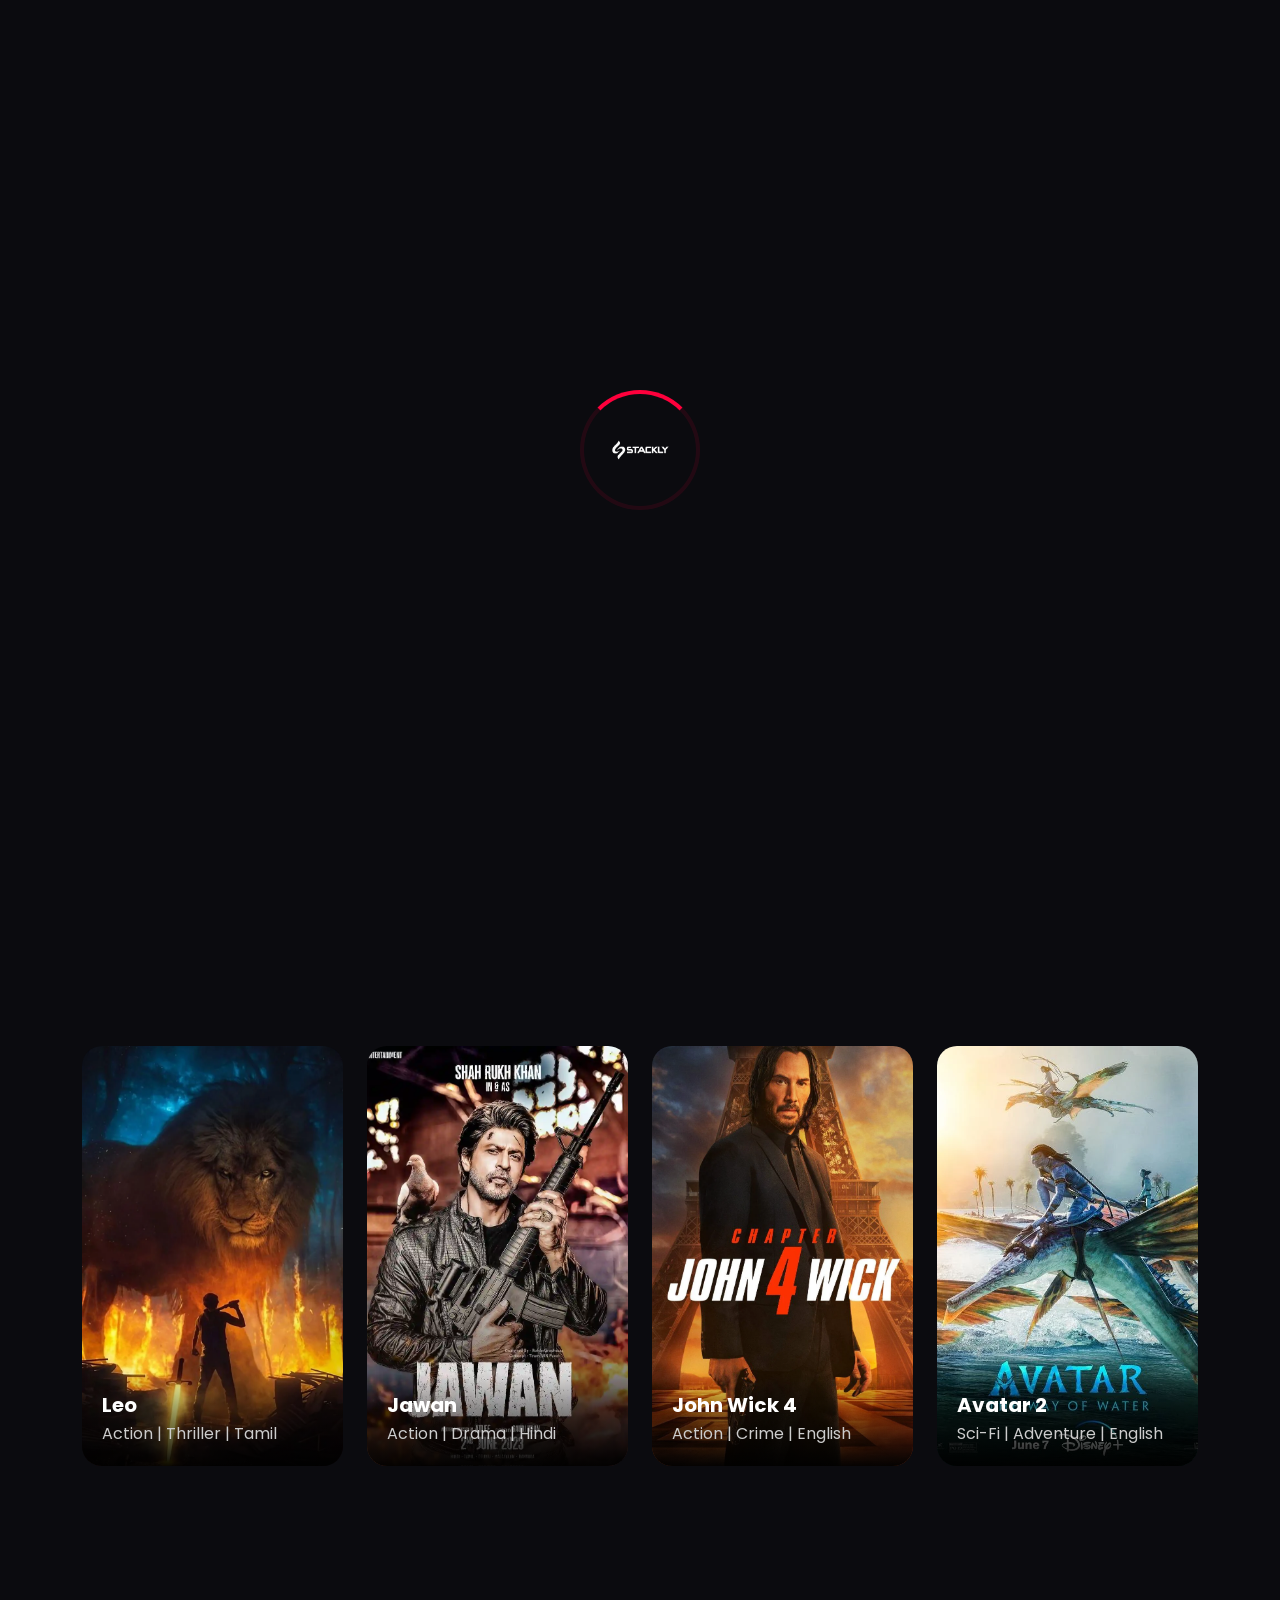
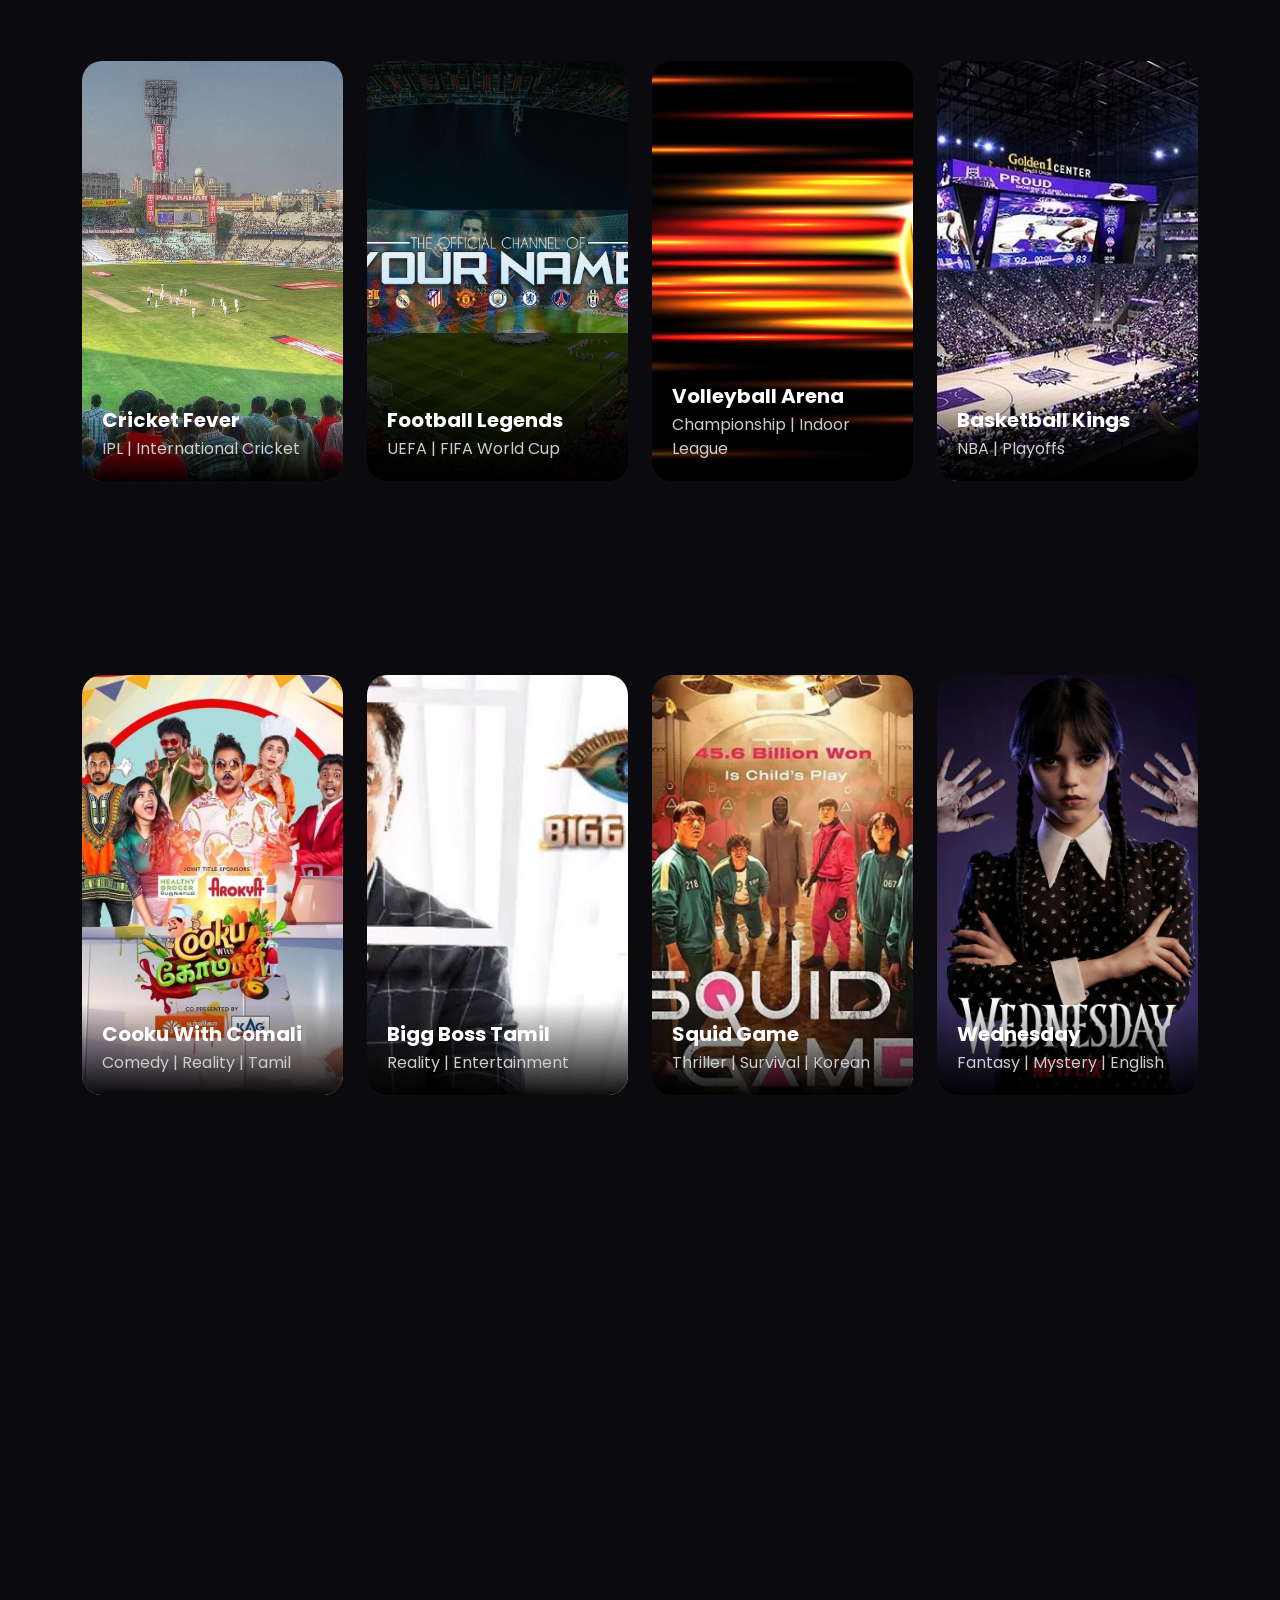
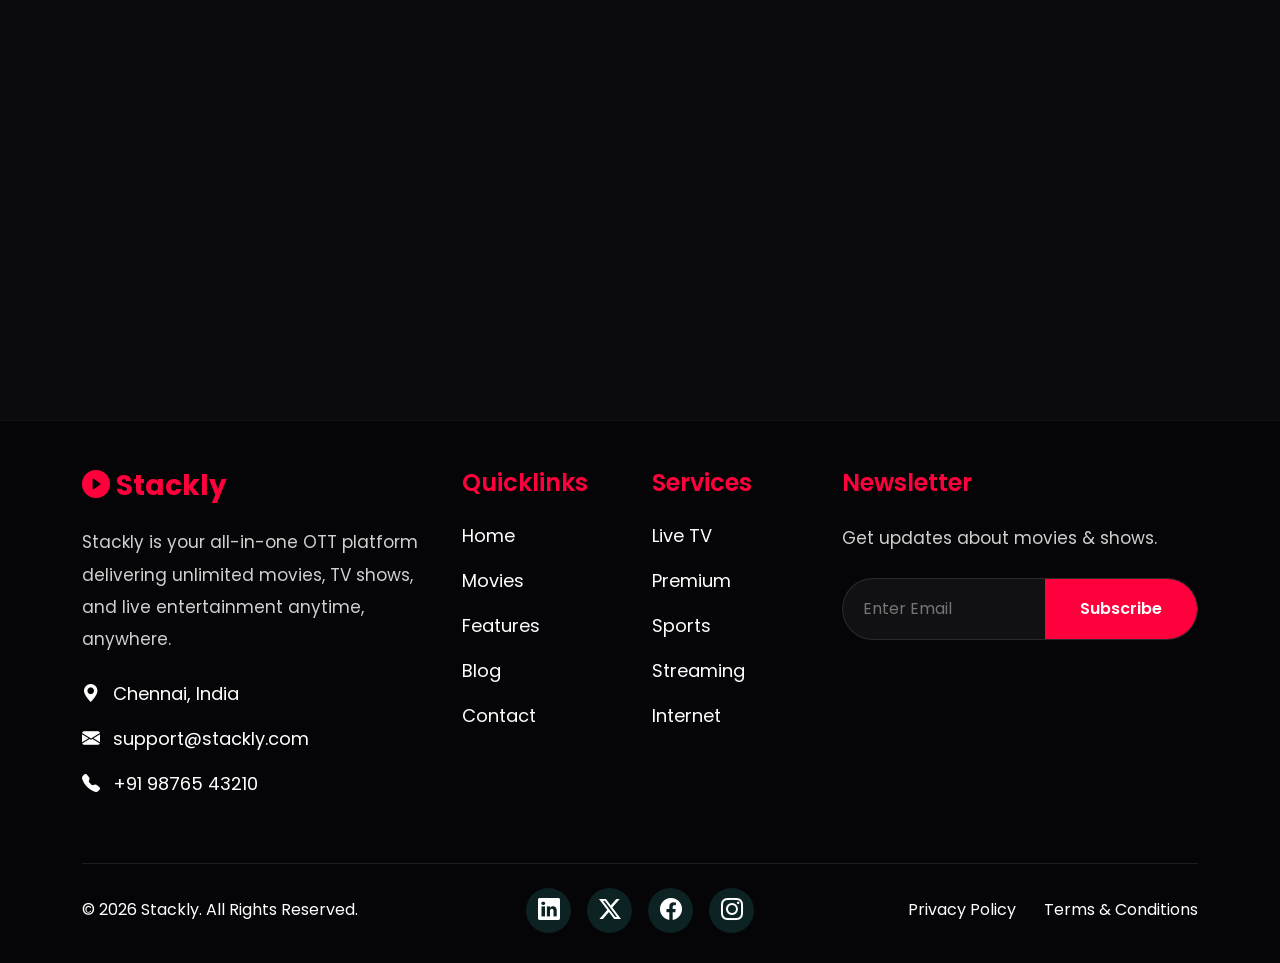
==== commit fcb4e8b1: "hero animation changes" ====
--- a/index.html
+++ b/index.html
@@ -41,14 +41,14 @@
 
         <div class="container">
             <div class="row align-items-center">
-                <div class="col-lg-7" data-aos="fade-right">
-                    <h1>Unlimited Movies, TV Shows & Web Series</h1>
-                    <p class="my-4">
+                <div class="col-lg-7">
+                    <h1 data-aos="fade-up" data-aos-delay="200">Unlimited Movies, TV Shows & Web Series</h1>
+                    <p class="my-4" data-aos="fade-up" data-aos-delay="400">
                         Watch trending movies, premium web series, live sports and entertainment anytime anywhere.
                     </p>
 
-                <div class="d-flex gap-3">
-                    <button class="btn btn-danger rounded-pill px-4" id="playBtn"><i class="bi bi-play-fill"></i> Watch Now</button>
+                <div class="d-flex gap-3" data-aos="fade-up" data-aos-delay="600">
+                    <button class="btn btn-danger rounded-pill px-4 pulse-btn" id="playBtn"><i class="bi bi-play-fill"></i> Watch Now</button>
                     <button class="btn btn-outline-light rounded-pill px-3">Explore</button>
                 </div>
 
@@ -694,20 +694,27 @@
             const headerRes = await fetch('header.html');
             document.getElementById('header-placeholder').innerHTML = await headerRes.text();
             
+            // Set Active Link based on current page
+            const currentPath = window.location.pathname.split("/").pop() || "index.html";
+            document.querySelectorAll('.navbar-nav .nav-link').forEach(link => {
+                if (link.getAttribute('href') === currentPath) link.classList.add('active');
+            });
+            
             // Load Footer
             const footerRes = await fetch('footer.html');
             document.getElementById('footer-placeholder').innerHTML = await footerRes.text();
 
-            // Initialize AOS after components load
-            AOS.init({
-                duration: 1200,
-                once: true
-            });
-
             // Hide Preloader
             const preloader = document.getElementById('preloader');
             setTimeout(() => {
-                if(preloader) preloader.classList.add('preloader-hidden');
+                if(preloader) {
+                    preloader.classList.add('preloader-hidden');
+                    // Initialize AOS only after preloader is hidden
+                    AOS.init({
+                        duration: 1200,
+                        once: true
+                    });
+                }
             }, 2000); // 2.0 second delay
 
             // Hero Video Controls
@@ -749,7 +756,21 @@
                 if (mPlayBtn && mVideo) {
                     mPlayBtn.addEventListener('click', (e) => {
                         e.stopPropagation();
+
+                        // Find any video currently playing
+                        const currentPlaying = document.querySelector('video[data-playing="true"]');
+
                         if (mVideo.paused || !mVideo.hasAttribute('data-playing')) {
+                            // If another video is playing, stop it first
+                            if (currentPlaying && currentPlaying !== mVideo) {
+                                currentPlaying.pause();
+                                currentPlaying.muted = true;
+                                currentPlaying.style.opacity = "0";
+                                currentPlaying.removeAttribute('data-playing');
+                                const prevBtn = currentPlaying.closest('.movie-card').querySelector('.play-btn');
+                                if (prevBtn) prevBtn.innerHTML = '<i class="bi bi-play-fill"></i>';
+                            }
+
                             mVideo.play();
                             mVideo.muted = false;
                             mVideo.style.opacity = "1";
--- a/style.css
+++ b/style.css
@@ -34,10 +34,26 @@
             color:white !important;
             margin:0 10px;
             transition:0.3s;
+            position: relative;
         }
         
-        .nav-link:hover{
-            color:#ff003c !important;
+        .nav-link::after {
+            content: '';
+            position: absolute;
+            width: 0;
+            height: 2px;
+            bottom: -5px;
+            left: 0;
+            background-color: #ff003c;
+            transition: width 0.3s ease;
+        }
+
+        .nav-link:hover, .nav-link.active {
+            color: #ff003c !important;
+        }
+
+        .nav-link:hover::after, .nav-link.active::after {
+            width: 100%;
         }
 
         .hero{
@@ -57,6 +73,7 @@
             height: 100%;
             object-fit: cover;
             z-index: 0;
+            animation: zoomBg 20s infinite alternate ease-in-out;
         }
 
         .hero-overlay {
@@ -77,6 +94,9 @@
         .hero h1{
             font-size:70px;
             font-weight:700;
+            background: linear-gradient(45deg, #fff 30%, #ff003c 100%);
+            -webkit-background-clip: text;
+            -webkit-text-fill-color: transparent;
         }
 
         .btn-play-hero {
@@ -113,6 +133,17 @@
             transform:translateY(-5px);
         }
 
+        /* Pulse Animation for Hero Button */
+        .pulse-btn {
+            animation: pulse-red 2s infinite;
+        }
+
+        @keyframes pulse-red {
+            0% { transform: scale(1); box-shadow: 0 0 0 0 rgba(255, 0, 60, 0.7); }
+            70% { transform: scale(1.05); box-shadow: 0 0 0 10px rgba(255, 0, 60, 0); }
+            100% { transform: scale(1); box-shadow: 0 0 0 0 rgba(255, 0, 60, 0); }
+        }
+
         /* .section-title{
             font-size:35px;
             font-weight:700;
@@ -128,15 +159,35 @@
 }
 
 .movie-hero {
-            height: 80vh;
-            background: linear-gradient(to right, rgba(0,0,0,0.9) 20%, rgba(0,0,0,0.2)), 
-                        url('assets/images/moviesbanner.webp');
-            background-size: cover;
-            background-position: center;
-            display: flex;
-            align-items: center;
-            padding-top: 80px;
-        }
+    height: 80vh;
+    position: relative;
+    overflow: hidden;
+    display: flex;
+    align-items: center;
+    padding-top: 80px;
+    z-index: 1;
+}
+
+.movie-hero::before {
+    content: "";
+    position: absolute;
+    top: 0;
+    left: 0;
+    width: 100%;
+    height: 100%;
+    background: linear-gradient(to right, rgba(0,0,0,0.9) 20%, rgba(0,0,0,0.2)), 
+                url('assets/images/moviesbanner.webp');
+    background-size: cover;
+    background-position: center;
+    z-index: -1;
+    animation: zoomBg 20s infinite alternate ease-in-out;
+}
+
+.movie-hero h1 {
+    background: linear-gradient(45deg, #fff 30%, #ff003c 100%);
+    -webkit-background-clip: text;
+    -webkit-text-fill-color: transparent;
+}
 
 /* Card */
 .movie-card{
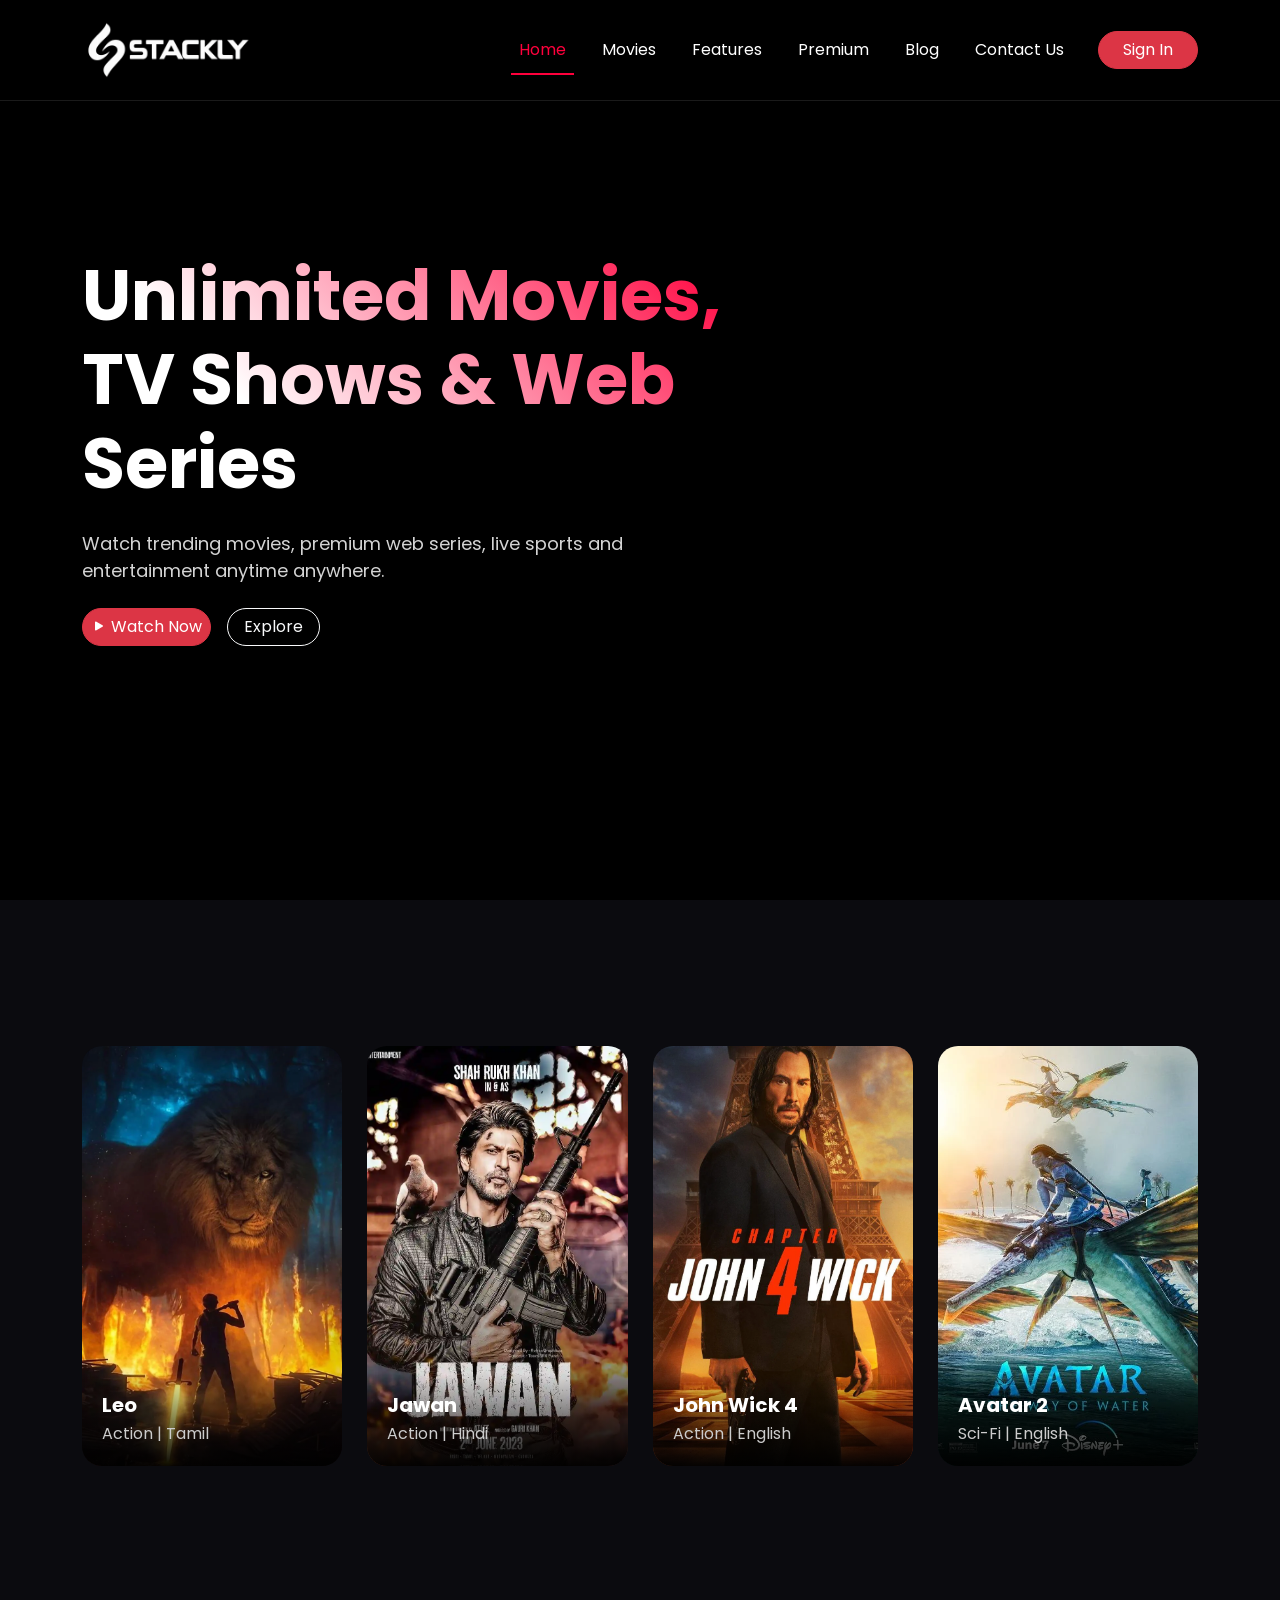
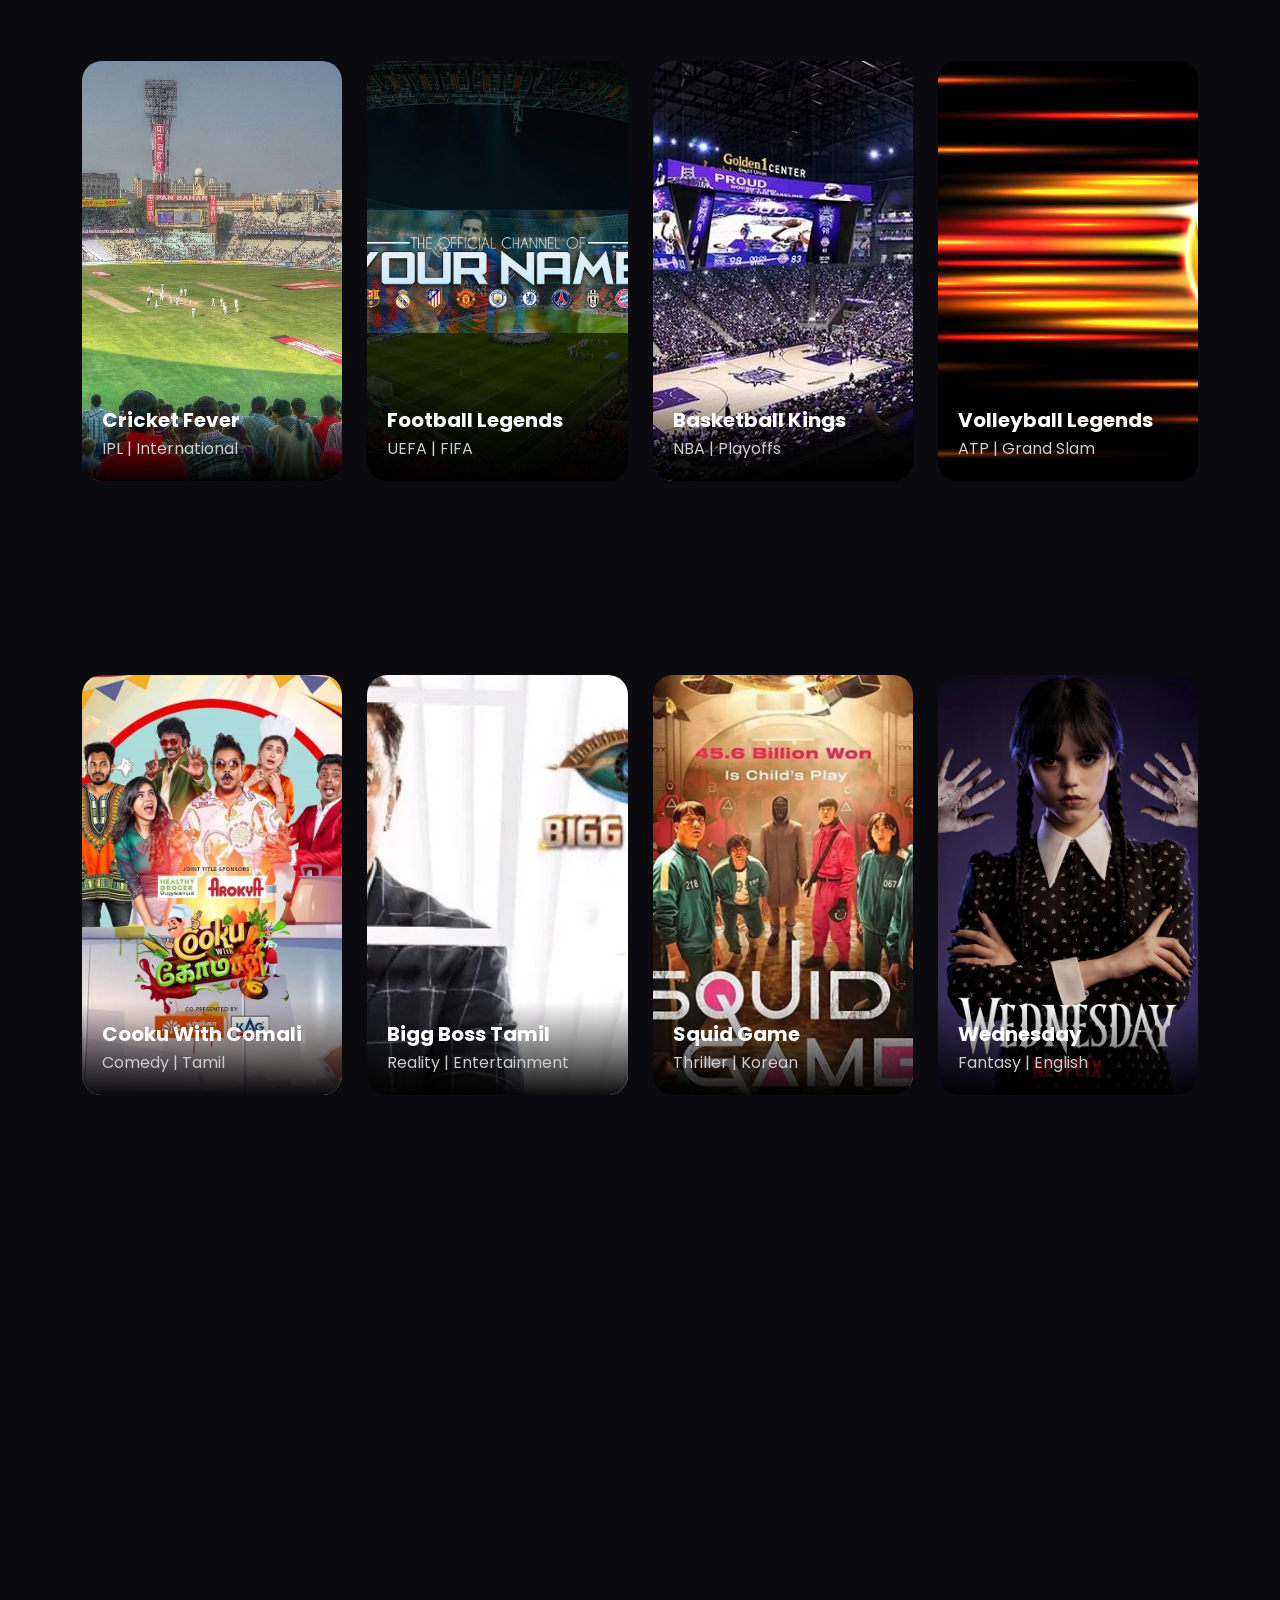
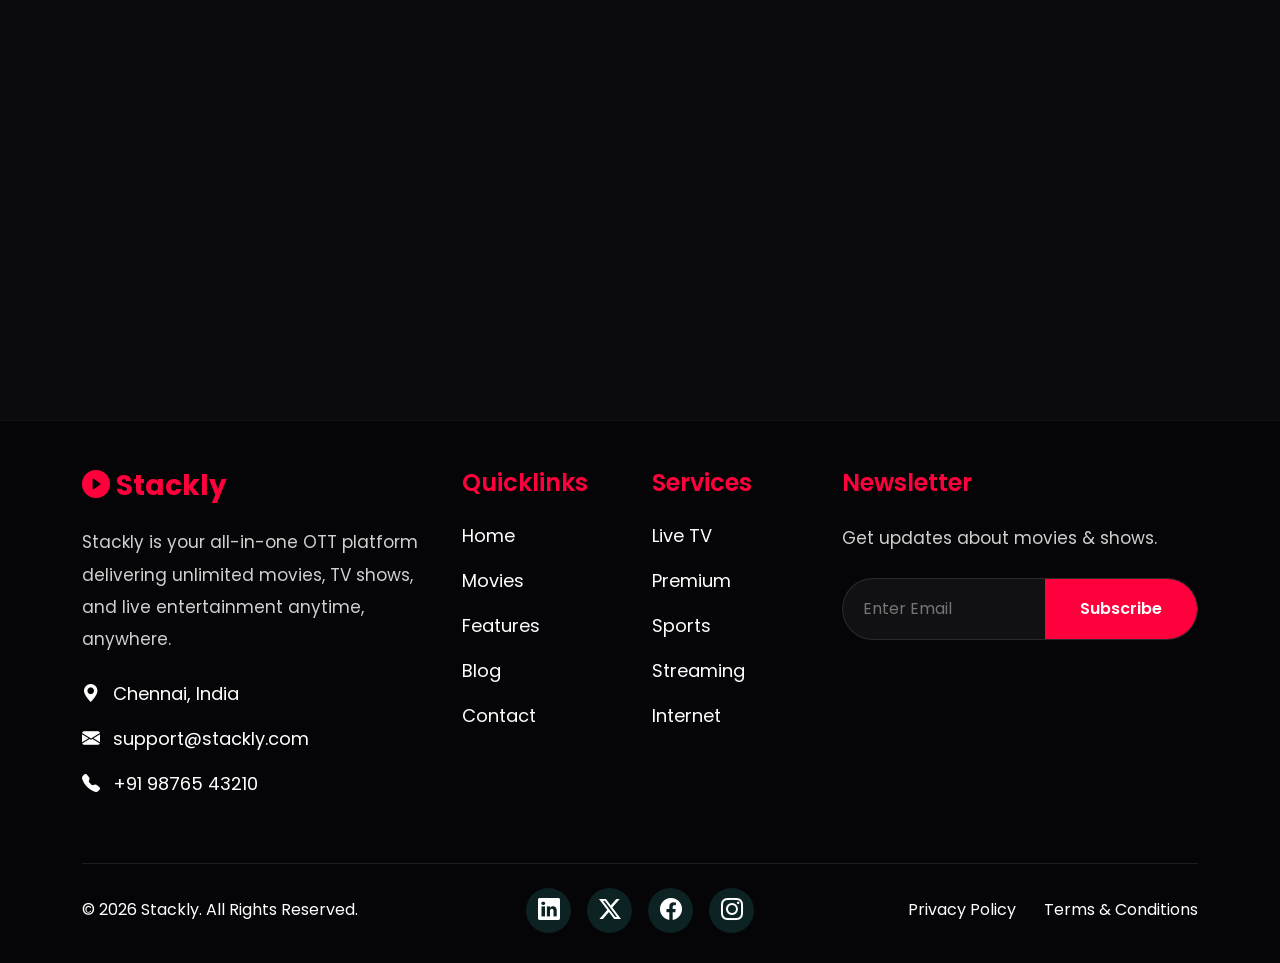
==== commit 21d7c724: "slider added" ====
--- a/index.html
+++ b/index.html
@@ -16,6 +16,10 @@
 
     <!-- AOS Animation -->
     <link href="https://unpkg.com/aos@2.3.4/dist/aos.css" rel="stylesheet">
+
+     <!-- Swiper CSS -->
+<link rel="stylesheet"
+href="https://cdn.jsdelivr.net/npm/swiper@11/swiper-bundle.min.css"/>
         
     <link rel="stylesheet" href="style.css"></link>
 </head>
@@ -48,7 +52,7 @@
                     </p>
 
                 <div class="d-flex gap-3" data-aos="fade-up" data-aos-delay="600">
-                    <button class="btn btn-danger rounded-pill px-4 pulse-btn" id="playBtn"><i class="bi bi-play-fill"></i> Watch Now</button>
+                    <button class="btn btn-danger rounded-pill px-2 pulse-btn" id="playBtn"><i class="bi bi-play-fill"></i> Watch Now</button>
                     <button class="btn btn-outline-light rounded-pill px-3">Explore</button>
                 </div>
 
@@ -59,8 +63,9 @@
         </div>
     </section>    
     
-    <!-- Trending Movies -->
-<!-- Trending Movies -->
+<!-- =========================
+     TRENDING MOVIES
+========================= -->
 <section class="py-5" id="movies">
 
     <div class="container">
@@ -72,46 +77,246 @@
 
         </h2>
 
-        <div class="row g-4">
-
-            <!-- Movie 1 -->
-            <div class="col-lg-3 col-md-6">
-
-                <div class="movie-card">
-
-                    <!-- Image -->
-                    <img src="assets/images/leo.webp"
-                         class="movie-img"
-                         alt="Leo">
-
-                    <!-- Video -->
-                    <video class="movie-video"
-                           muted
-                           loop
-                           preload="metadata">
-
-                        <source src="assets/videos/leo.mp4"
-                                type="video/mp4">
-
-                    </video>
-
-                    <!-- Overlay -->
-                    <div class="play-overlay">
-
-                        <button class="play-btn">
-
-                            <i class="bi bi-play-fill"></i>
-
-                        </button>
-
-                    </div>
-
-                    <!-- Content -->
-                    <div class="movie-content">
-
-                        <h5>Leo</h5>
-
-                        <p>Action | Thriller | Tamil</p>
+        <!-- Slider -->
+        <div class="swiper movieSwiper">
+
+            <div class="swiper-wrapper">
+
+                <!-- Movie 1 -->
+                <div class="swiper-slide">
+
+                    <div class="movie-card">
+
+                        <img src="assets/images/leo.webp"
+                             class="movie-img"
+                             alt="Leo">
+
+                        <video class="movie-video"
+                               muted
+                               loop>
+
+                            <source src="assets/videos/leo.mp4"
+                                    type="video/mp4">
+
+                        </video>
+
+                        <div class="play-overlay">
+
+                            <button class="play-btn">
+
+                                <i class="bi bi-play-fill"></i>
+
+                            </button>
+
+                        </div>
+
+                        <div class="movie-content">
+
+                            <h5>Leo</h5>
+
+                            <p>Action | Tamil</p>
+
+                        </div>
+
+                    </div>
+
+                </div>
+
+                <!-- Movie 2 -->
+                <div class="swiper-slide">
+
+                    <div class="movie-card">
+
+                        <img src="assets/images/jawan.webp"
+                             class="movie-img"
+                             alt="Jawan">
+
+                        <video class="movie-video"
+                               muted
+                               loop>
+
+                            <source src="assets/videos/jawan.mp4"
+                                    type="video/mp4">
+
+                        </video>
+
+                        <div class="play-overlay">
+
+                            <button class="play-btn">
+
+                                <i class="bi bi-play-fill"></i>
+
+                            </button>
+
+                        </div>
+
+                        <div class="movie-content">
+
+                            <h5>Jawan</h5>
+
+                            <p>Action | Hindi</p>
+
+                        </div>
+
+                    </div>
+
+                </div>
+
+                <!-- Movie 3 -->
+                <div class="swiper-slide">
+
+                    <div class="movie-card">
+
+                        <img src="assets/images/johnwick.webp"
+                             class="movie-img"
+                             alt="John Wick">
+
+                        <video class="movie-video"
+                               muted
+                               loop>
+
+                            <source src="assets/videos/johnwick.mp4"
+                                    type="video/mp4">
+
+                        </video>
+
+                        <div class="play-overlay">
+
+                            <button class="play-btn">
+
+                                <i class="bi bi-play-fill"></i>
+
+                            </button>
+
+                        </div>
+
+                        <div class="movie-content">
+
+                            <h5>John Wick 4</h5>
+
+                            <p>Action | English</p>
+
+                        </div>
+
+                    </div>
+
+                </div>
+
+                <!-- Movie 4 -->
+                <div class="swiper-slide">
+
+                    <div class="movie-card">
+
+                        <img src="assets/images/avatar.webp"
+                             class="movie-img"
+                             alt="Avatar">
+
+                        <video class="movie-video"
+                               muted
+                               loop>
+
+                            <source src="assets/videos/avatar.mp4"
+                                    type="video/mp4">
+
+                        </video>
+
+                        <div class="play-overlay">
+
+                            <button class="play-btn">
+
+                                <i class="bi bi-play-fill"></i>
+
+                            </button>
+
+                        </div>
+
+                        <div class="movie-content">
+
+                            <h5>Avatar 2</h5>
+
+                            <p>Sci-Fi | English</p>
+
+                        </div>
+
+                    </div>
+
+                </div>
+
+                <!-- Movie 5 -->
+                <div class="swiper-slide">
+
+                    <div class="movie-card">
+
+                        <img src="assets/images/vikram.webp"
+                             class="movie-img"
+                             alt="Vikram">
+
+                        <video class="movie-video"
+                               muted
+                               loop>
+
+                            <source src="assets/videos/vikram.mp4"
+                                    type="video/mp4">
+
+                        </video>
+
+                        <div class="play-overlay">
+
+                            <button class="play-btn">
+
+                                <i class="bi bi-play-fill"></i>
+
+                            </button>
+
+                        </div>
+
+                        <div class="movie-content">
+
+                            <h5>Vikram</h5>
+
+                            <p>Action | Tamil</p>
+
+                        </div>
+
+                    </div>
+
+                </div>
+
+                <!-- Movie 6 -->
+                <div class="swiper-slide">
+
+                    <div class="movie-card">
+
+                        <img src="assets/images/pushpa.webp"
+                             class="movie-img"
+                             alt="Pushpa">
+
+                        <video class="movie-video"
+                               muted
+                               loop>
+
+                            <source src="assets/videos/pushpa.mp4"
+                                    type="video/mp4">
+
+                        </video>
+
+                        <div class="play-overlay">
+
+                            <button class="play-btn">
+
+                                <i class="bi bi-play-fill"></i>
+
+                            </button>
+
+                        </div>
+
+                        <div class="movie-content">
+
+                            <h5>Pushpa</h5>
+
+                            <p>Action | Telugu</p>
+
+                        </div>
 
                     </div>
 
@@ -119,137 +324,17 @@
 
             </div>
 
-            <!-- Movie 2 -->
-            <div class="col-lg-3 col-md-6">
-
-                <div class="movie-card">
-
-                    <img src="assets/images/jawan.webp"
-                         class="movie-img"
-                         alt="Jawan">
-
-                    <video class="movie-video"
-                           muted
-                           loop
-                           preload="metadata">
-
-                        <source src="assets/videos/jawan.mp4"
-                                type="video/mp4">
-
-                    </video>
-
-                    <div class="play-overlay">
-
-                        <button class="play-btn">
-
-                            <i class="bi bi-play-fill"></i>
-
-                        </button>
-
-                    </div>
-
-                    <div class="movie-content">
-
-                        <h5>Jawan</h5>
-
-                        <p>Action | Drama | Hindi</p>
-
-                    </div>
-
-                </div>
-
-            </div>
-
-            <!-- Movie 3 -->
-            <div class="col-lg-3 col-md-6">
-
-                <div class="movie-card">
-
-                    <img src="assets/images/johnwick.webp"
-                         class="movie-img"
-                         alt="John Wick">
-
-                    <video class="movie-video"
-                           muted
-                           loop
-                           preload="metadata">
-
-                        <source src="assets/videos/johnwick.mp4"
-                                type="video/mp4">
-
-                    </video>
-
-                    <div class="play-overlay">
-
-                        <button class="play-btn">
-
-                            <i class="bi bi-play-fill"></i>
-
-                        </button>
-
-                    </div>
-
-                    <div class="movie-content">
-
-                        <h5>John Wick 4</h5>
-
-                        <p>Action | Crime | English</p>
-
-                    </div>
-
-                </div>
-
-            </div>
-
-            <!-- Movie 4 -->
-            <div class="col-lg-3 col-md-6">
-
-                <div class="movie-card">
-
-                    <img src="assets/images/avatar.webp"
-                         class="movie-img"
-                         alt="Avatar">
-
-                    <video class="movie-video"
-                           muted
-                           loop
-                           preload="metadata">
-
-                        <source src="assets/videos/avatar.mp4"
-                                type="video/mp4">
-
-                    </video>
-
-                    <div class="play-overlay">
-
-                        <button class="play-btn">
-
-                            <i class="bi bi-play-fill"></i>
-
-                        </button>
-
-                    </div>
-
-                    <div class="movie-content">
-
-                        <h5>Avatar 2</h5>
-
-                        <p>Sci-Fi | Adventure | English</p>
-
-                    </div>
-
-                </div>
-
-            </div>
-
         </div>
 
     </div>
 
 </section>
-    
-   
- <!-- Live Sports -->
+
+
+
+<!-- =========================
+     LIVE SPORTS
+========================= -->
 <section class="py-5" id="sports">
 
     <div class="container">
@@ -261,46 +346,166 @@
 
         </h2>
 
-        <div class="row g-4">
-
-            <!-- Cricket -->
-            <div class="col-lg-3 col-md-6">
-
-                <div class="movie-card">
-
-                    <!-- Image -->
-                    <img src="assets/images/cricket.webp"
-                         class="movie-img"
-                         alt="Cricket">
-
-                    <!-- Video -->
-                    <video class="movie-video"
-                           muted
-                           loop
-                           preload="metadata">
-
-                        <source src="assets/videos/cricket.mp4"
-                                type="video/mp4">
-
-                    </video>
-
-                    <!-- Overlay -->
-                    <div class="play-overlay">
-
-                        <button class="play-btn">
-
-                            <i class="bi bi-play-fill"></i>
-
-                        </button>
-
-                    </div>
-
-                    <!-- Content -->
-                    <div class="movie-content">
-
-                        <h5>Cricket Fever</h5>
-
-                        <p>IPL | International Cricket</p>
+        <!-- Slider -->
+        <div class="swiper sportsSwiper">
+
+            <div class="swiper-wrapper">
+
+                <!-- Cricket -->
+                <div class="swiper-slide">
+
+                    <div class="movie-card">
+
+                        <img src="assets/images/cricket.webp"
+                             class="movie-img"
+                             alt="Cricket">
+
+                        <video class="movie-video"
+                               muted
+                               loop>
+
+                            <source src="assets/videos/cricket.mp4"
+                                    type="video/mp4">
+
+                        </video>
+
+                        <div class="play-overlay">
+
+                            <button class="play-btn">
+
+                                <i class="bi bi-play-fill"></i>
+
+                            </button>
+
+                        </div>
+
+                        <div class="movie-content">
+
+                            <h5>Cricket Fever</h5>
+
+                            <p>IPL | International</p>
+
+                        </div>
+
+                    </div>
+
+                </div>
+
+                <!-- Football -->
+                <div class="swiper-slide">
+
+                    <div class="movie-card">
+
+                        <img src="assets/images/football.webp"
+                             class="movie-img"
+                             alt="Football">
+
+                        <video class="movie-video"
+                               muted
+                               loop>
+
+                            <source src="assets/videos/football.mp4"
+                                    type="video/mp4">
+
+                        </video>
+
+                        <div class="play-overlay">
+
+                            <button class="play-btn">
+
+                                <i class="bi bi-play-fill"></i>
+
+                            </button>
+
+                        </div>
+
+                        <div class="movie-content">
+
+                            <h5>Football Legends</h5>
+
+                            <p>UEFA | FIFA</p>
+
+                        </div>
+
+                    </div>
+
+                </div>
+
+                <!-- Basketball -->
+                <div class="swiper-slide">
+
+                    <div class="movie-card">
+
+                        <img src="assets/images/basketball.webp"
+                             class="movie-img"
+                             alt="Basketball">
+
+                        <video class="movie-video"
+                               muted
+                               loop>
+
+                            <source src="assets/videos/basketball.mp4"
+                                    type="video/mp4">
+
+                        </video>
+
+                        <div class="play-overlay">
+
+                            <button class="play-btn">
+
+                                <i class="bi bi-play-fill"></i>
+
+                            </button>
+
+                        </div>
+
+                        <div class="movie-content">
+
+                            <h5>Basketball Kings</h5>
+
+                            <p>NBA | Playoffs</p>
+
+                        </div>
+
+                    </div>
+
+                </div>
+
+                <!-- volleyball -->
+                <div class="swiper-slide">
+
+                    <div class="movie-card">
+
+                        <img src="assets/images/volleyball.webp"
+                             class="movie-img"
+                             alt="Volleyball">
+
+                        <video class="movie-video"
+                               muted
+                               loop>
+
+                            <source src="assets/videos/volleyball.mp4"
+                                    type="video/mp4">
+
+                        </video>
+
+                        <div class="play-overlay">
+
+                            <button class="play-btn">
+
+                                <i class="bi bi-play-fill"></i>
+
+                            </button>
+
+                        </div>
+
+                        <div class="movie-content">
+
+                            <h5>Volleyball Legends</h5>
+
+                            <p>ATP | Grand Slam</p>
+
+                        </div>
 
                     </div>
 
@@ -308,136 +513,17 @@
 
             </div>
 
-            <!-- Football -->
-            <div class="col-lg-3 col-md-6">
-
-                <div class="movie-card">
-
-                    <img src="assets/images/football.webp"
-                         class="movie-img"
-                         alt="Football">
-
-                    <video class="movie-video"
-                           muted
-                           loop
-                           preload="metadata">
-
-                        <source src="assets/videos/football.mp4"
-                                type="video/mp4">
-
-                    </video>
-
-                    <div class="play-overlay">
-
-                        <button class="play-btn">
-
-                            <i class="bi bi-play-fill"></i>
-
-                        </button>
-
-                    </div>
-
-                    <div class="movie-content">
-
-                        <h5>Football Legends</h5>
-
-                        <p>UEFA | FIFA World Cup</p>
-
-                    </div>
-
-                </div>
-
-            </div>
-
-            <!-- Volleyball -->
-            <div class="col-lg-3 col-md-6">
-
-                <div class="movie-card">
-
-                    <img src="assets/images/volleyball.webp"
-                         class="movie-img"
-                         alt="Volleyball">
-
-                    <video class="movie-video"
-                           muted
-                           loop
-                           preload="metadata">
-
-                        <source src="assets/videos/volleyball.mp4"
-                                type="video/mp4">
-
-                    </video>
-
-                    <div class="play-overlay">
-
-                        <button class="play-btn">
-
-                            <i class="bi bi-play-fill"></i>
-
-                        </button>
-
-                    </div>
-
-                    <div class="movie-content">
-
-                        <h5>Volleyball Arena</h5>
-
-                        <p>Championship | Indoor League</p>
-
-                    </div>
-
-                </div>
-
-            </div>
-
-            <!-- Basketball -->
-            <div class="col-lg-3 col-md-6">
-
-                <div class="movie-card">
-
-                    <img src="assets/images/basketball.webp"
-                         class="movie-img"
-                         alt="Basketball">
-
-                    <video class="movie-video"
-                           muted
-                           loop
-                           preload="metadata">
-
-                        <source src="assets/videos/basketball.mp4"
-                                type="video/mp4">
-
-                    </video>
-
-                    <div class="play-overlay">
-
-                        <button class="play-btn">
-
-                            <i class="bi bi-play-fill"></i>
-
-                        </button>
-
-                    </div>
-
-                    <div class="movie-content">
-
-                        <h5>Basketball Kings</h5>
-
-                        <p>NBA | Playoffs</p>
-
-                    </div>
-
-                </div>
-
-            </div>
-
         </div>
 
     </div>
 
 </section>
 
-    <!-- TV Shows -->
+
+
+<!-- =========================
+     TV SHOWS
+========================= -->
 <section class="py-5" id="tvshows">
 
     <div class="container">
@@ -449,169 +535,166 @@
 
         </h2>
 
-        <div class="row g-4">
-
-            <!-- Cooku With Comali -->
-            <div class="col-lg-3 col-md-6">
-
-                <div class="movie-card">
-
-                    <!-- Image -->
-                    <img src="assets/images/cwc.webp"
-                         class="movie-img"
-                         alt="Cooku With Comali">
-
-                    <!-- Video -->
-                    <video class="movie-video"
-                           muted
-                           loop
-                           preload="metadata">
-
-                        <source src="assets/videos/cwc.mp4"
-                                type="video/mp4">
-
-                    </video>
-
-                    <!-- Overlay -->
-                    <div class="play-overlay">
-
-                        <button class="play-btn">
-
-                            <i class="bi bi-play-fill"></i>
-
-                        </button>
-
-                    </div>
-
-                    <!-- Content -->
-                    <div class="movie-content">
-
-                        <h5>Cooku With Comali</h5>
-
-                        <p>Comedy | Reality | Tamil</p>
-
-                    </div>
-
-                </div>
-
-            </div>
-
-            <!-- Bigg Boss Tamil -->
-            <div class="col-lg-3 col-md-6">
-
-                <div class="movie-card">
-
-                    <img src="assets/images/biggboss.webp"
-                         class="movie-img"
-                         alt="Bigg Boss Tamil">
-
-                    <video class="movie-video"
-                           muted
-                           loop
-                           preload="metadata">
-
-                        <source src="assets/videos/biggboss.mp4"
-                                type="video/mp4">
-
-                    </video>
-
-                    <div class="play-overlay">
-
-                        <button class="play-btn">
-
-                            <i class="bi bi-play-fill"></i>
-
-                        </button>
-
-                    </div>
-
-                    <div class="movie-content">
-
-                        <h5>Bigg Boss Tamil</h5>
-
-                        <p>Reality | Entertainment</p>
-
-                    </div>
-
-                </div>
-
-            </div>
-
-            <!-- Squid Game -->
-            <div class="col-lg-3 col-md-6">
-
-                <div class="movie-card">
-
-                    <img src="assets/images/squidgame.webp"
-                         class="movie-img"
-                         alt="Squid Game">
-
-                    <video class="movie-video"
-                           muted
-                           loop
-                           preload="metadata">
-
-                        <source src="assets/videos/squidgame.mp4"
-                                type="video/mp4">
-
-                    </video>
-
-                    <div class="play-overlay">
-
-                        <button class="play-btn">
-
-                            <i class="bi bi-play-fill"></i>
-
-                        </button>
-
-                    </div>
-
-                    <div class="movie-content">
-
-                        <h5>Squid Game</h5>
-
-                        <p>Thriller | Survival | Korean</p>
-
-                    </div>
-
-                </div>
-
-            </div>
-
-            <!-- Wednesday -->
-            <div class="col-lg-3 col-md-6">
-
-                <div class="movie-card">
-
-                    <img src="assets/images/wednesday.webp"
-                         class="movie-img"
-                         alt="Wednesday">
-
-                    <video class="movie-video"
-                           muted
-                           loop
-                           preload="metadata">
-
-                        <source src="assets/videos/wednesday.mp4"
-                                type="video/mp4">
-
-                    </video>
-
-                    <div class="play-overlay">
-
-                        <button class="play-btn">
-
-                            <i class="bi bi-play-fill"></i>
-
-                        </button>
-
-                    </div>
-
-                    <div class="movie-content">
-
-                        <h5>Wednesday</h5>
-
-                        <p>Fantasy | Mystery | English</p>
+        <!-- Slider -->
+        <div class="swiper tvSwiper">
+
+            <div class="swiper-wrapper">
+
+                <!-- Show 1 -->
+                <div class="swiper-slide">
+
+                    <div class="movie-card">
+
+                        <img src="assets/images/cwc.webp"
+                             class="movie-img"
+                             alt="Cooku With Comali">
+
+                        <video class="movie-video"
+                               muted
+                               loop>
+
+                            <source src="assets/videos/cwc.mp4"
+                                    type="video/mp4">
+
+                        </video>
+
+                        <div class="play-overlay">
+
+                            <button class="play-btn">
+
+                                <i class="bi bi-play-fill"></i>
+
+                            </button>
+
+                        </div>
+
+                        <div class="movie-content">
+
+                            <h5>Cooku With Comali</h5>
+
+                            <p>Comedy | Tamil</p>
+
+                        </div>
+
+                    </div>
+
+                </div>
+
+                <!-- Show 2 -->
+                <div class="swiper-slide">
+
+                    <div class="movie-card">
+
+                        <img src="assets/images/biggboss.webp"
+                             class="movie-img"
+                             alt="Bigg Boss">
+
+                        <video class="movie-video"
+                               muted
+                               loop>
+
+                            <source src="assets/videos/biggboss.mp4"
+                                    type="video/mp4">
+
+                        </video>
+
+                        <div class="play-overlay">
+
+                            <button class="play-btn">
+
+                                <i class="bi bi-play-fill"></i>
+
+                            </button>
+
+                        </div>
+
+                        <div class="movie-content">
+
+                            <h5>Bigg Boss Tamil</h5>
+
+                            <p>Reality | Entertainment</p>
+
+                        </div>
+
+                    </div>
+
+                </div>
+
+                <!-- Show 3 -->
+                <div class="swiper-slide">
+
+                    <div class="movie-card">
+
+                        <img src="assets/images/squidgame.webp"
+                             class="movie-img"
+                             alt="Squid Game">
+
+                        <video class="movie-video"
+                               muted
+                               loop>
+
+                            <source src="assets/videos/squidgame.mp4"
+                                    type="video/mp4">
+
+                        </video>
+
+                        <div class="play-overlay">
+
+                            <button class="play-btn">
+
+                                <i class="bi bi-play-fill"></i>
+
+                            </button>
+
+                        </div>
+
+                        <div class="movie-content">
+
+                            <h5>Squid Game</h5>
+
+                            <p>Thriller | Korean</p>
+
+                        </div>
+
+                    </div>
+
+                </div>
+
+                <!-- Show 4 -->
+                <div class="swiper-slide">
+
+                    <div class="movie-card">
+
+                        <img src="assets/images/wednesday.webp"
+                             class="movie-img"
+                             alt="Wednesday">
+
+                        <video class="movie-video"
+                               muted
+                               loop>
+
+                            <source src="assets/videos/wednesday.mp4"
+                                    type="video/mp4">
+
+                        </video>
+
+                        <div class="play-overlay">
+
+                            <button class="play-btn">
+
+                                <i class="bi bi-play-fill"></i>
+
+                            </button>
+
+                        </div>
+
+                        <div class="movie-content">
+
+                            <h5>Wednesday</h5>
+
+                            <p>Fantasy | English</p>
+
+                        </div>
 
                     </div>
 
@@ -687,107 +770,10 @@
     <!-- AOS Animation -->
     <script src="https://unpkg.com/aos@2.3.4/dist/aos.js"></script>
 
-    <script>
-        // Function to load components
-        async function loadComponents() {
-            // Load Header
-            const headerRes = await fetch('header.html');
-            document.getElementById('header-placeholder').innerHTML = await headerRes.text();
-            
-            // Set Active Link based on current page
-            const currentPath = window.location.pathname.split("/").pop() || "index.html";
-            document.querySelectorAll('.navbar-nav .nav-link').forEach(link => {
-                if (link.getAttribute('href') === currentPath) link.classList.add('active');
-            });
-            
-            // Load Footer
-            const footerRes = await fetch('footer.html');
-            document.getElementById('footer-placeholder').innerHTML = await footerRes.text();
-
-            // Hide Preloader
-            const preloader = document.getElementById('preloader');
-            setTimeout(() => {
-                if(preloader) {
-                    preloader.classList.add('preloader-hidden');
-                    // Initialize AOS only after preloader is hidden
-                    AOS.init({
-                        duration: 1200,
-                        once: true
-                    });
-                }
-            }, 2000); // 2.0 second delay
-
-            // Hero Video Controls
-            const hero = document.querySelector('.hero');
-            const hVideo = document.getElementById('heroVideo');
-            const hPlayBtn = document.getElementById('playBtn');
-
-            if (hero && hVideo && hPlayBtn) {
-                hero.addEventListener('mouseenter', () => hVideo.play());
-                hero.addEventListener('mouseleave', () => hVideo.pause());
-
-                hPlayBtn.addEventListener('click', () => {
-                    hVideo.play();
-                    hVideo.muted = false; // Click panna sound varum
-                });
-            }
-
-            // Movie Card Logic (Hover Preview & Click to Play)
-            document.querySelectorAll('.movie-card').forEach(card => {
-                const mVideo = card.querySelector('.movie-video');
-                const mPlayBtn = card.querySelector('.play-btn');
-
-                // Hover panna lite-ah preview odum
-                card.addEventListener('mouseenter', () => {
-                    if (mVideo) {
-                        mVideo.play();
-                        mVideo.style.opacity = "1";
-                    }
-                });
-
-                card.addEventListener('mouseleave', () => {
-                    if (mVideo && !mVideo.hasAttribute('data-playing')) {
-                        mVideo.pause();
-                        mVideo.style.opacity = "0";
-                    }
-                });
-
-                // Play button click panna video sound-oda odum
-                if (mPlayBtn && mVideo) {
-                    mPlayBtn.addEventListener('click', (e) => {
-                        e.stopPropagation();
-
-                        // Find any video currently playing
-                        const currentPlaying = document.querySelector('video[data-playing="true"]');
-
-                        if (mVideo.paused || !mVideo.hasAttribute('data-playing')) {
-                            // If another video is playing, stop it first
-                            if (currentPlaying && currentPlaying !== mVideo) {
-                                currentPlaying.pause();
-                                currentPlaying.muted = true;
-                                currentPlaying.style.opacity = "0";
-                                currentPlaying.removeAttribute('data-playing');
-                                const prevBtn = currentPlaying.closest('.movie-card').querySelector('.play-btn');
-                                if (prevBtn) prevBtn.innerHTML = '<i class="bi bi-play-fill"></i>';
-                            }
-
-                            mVideo.play();
-                            mVideo.muted = false;
-                            mVideo.style.opacity = "1";
-                            mVideo.setAttribute('data-playing', 'true');
-                            mPlayBtn.innerHTML = '<i class="bi bi-pause-fill"></i>';
-                        } else {
-                            mVideo.pause();
-                            mVideo.muted = true;
-                            mVideo.removeAttribute('data-playing');
-                            mPlayBtn.innerHTML = '<i class="bi bi-play-fill"></i>';
-                        }
-                    });
-                }
-            });
-        }
-
-        loadComponents();
-    </script>
+    
+    <!-- Swiper JS -->
+<script src="https://cdn.jsdelivr.net/npm/swiper@11/swiper-bundle.min.js"></script>
+<script src="main.js"></script>
+
 </body>
 </html>
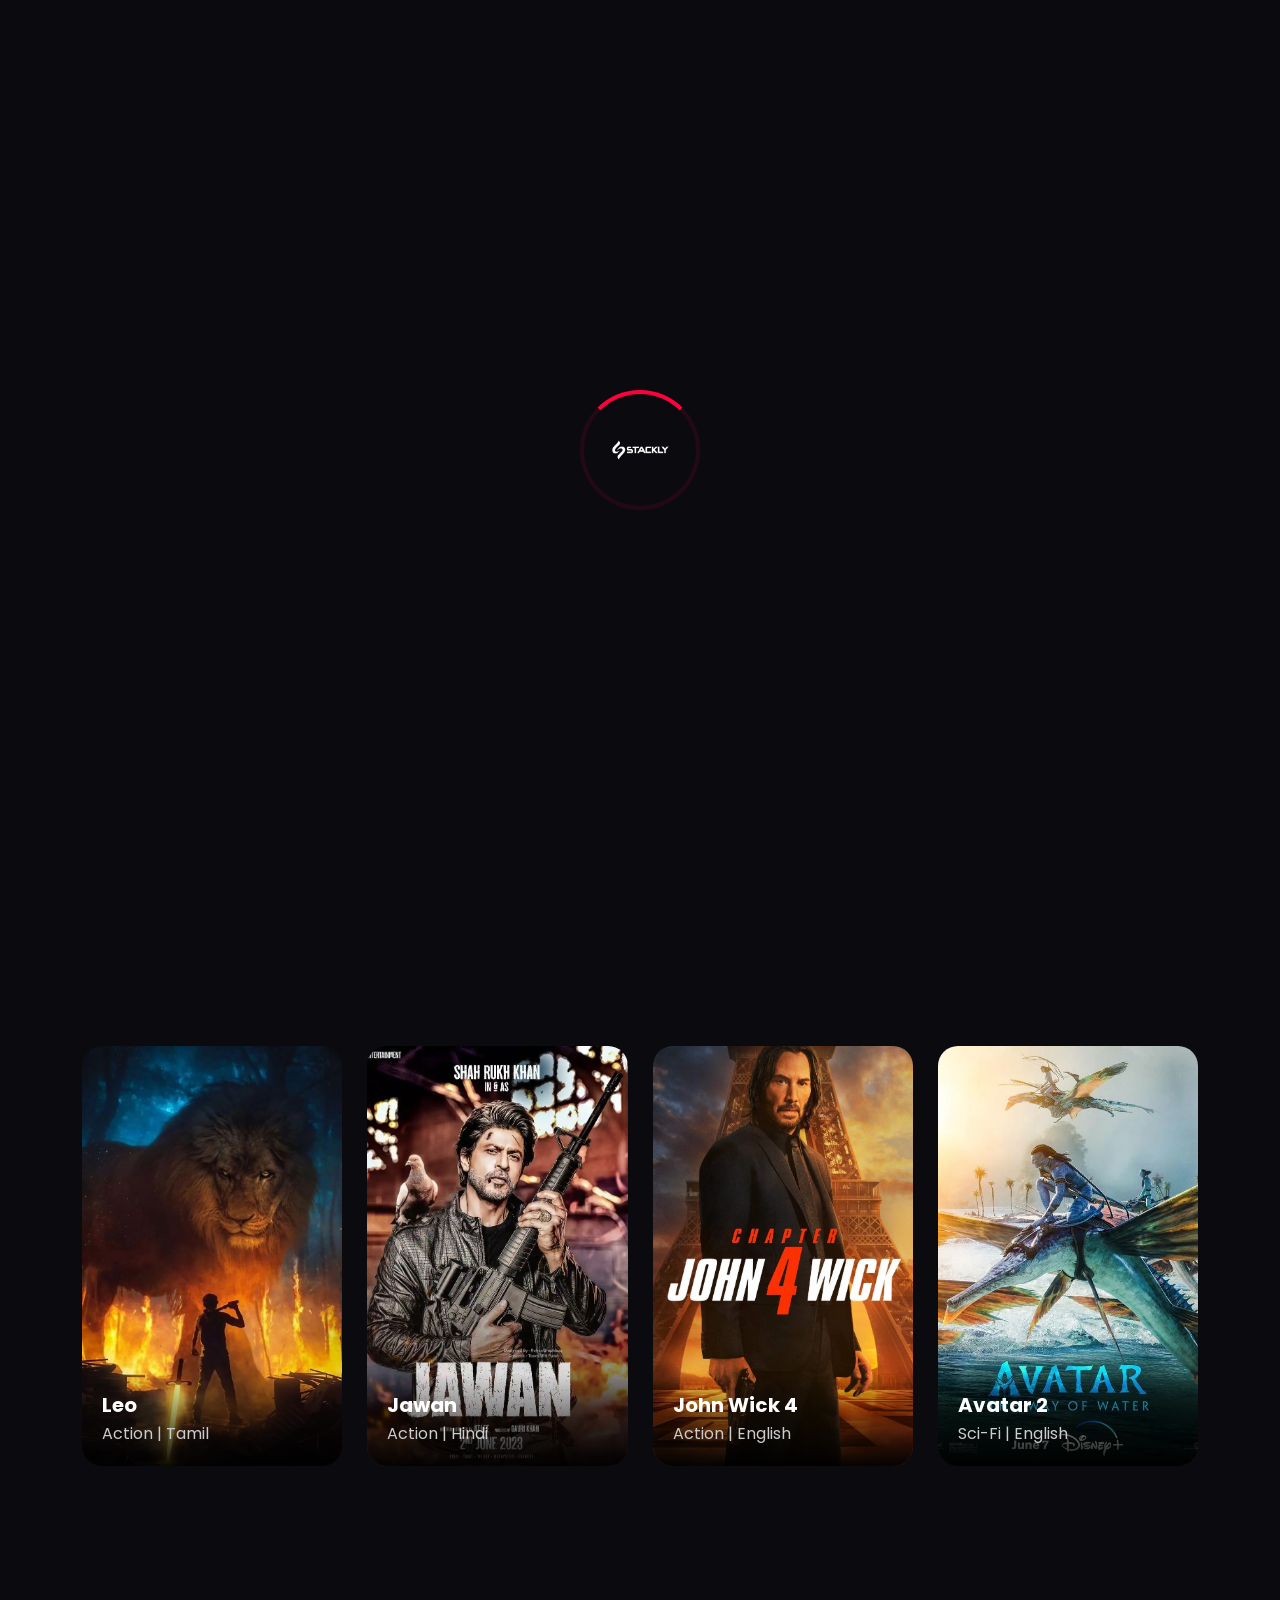
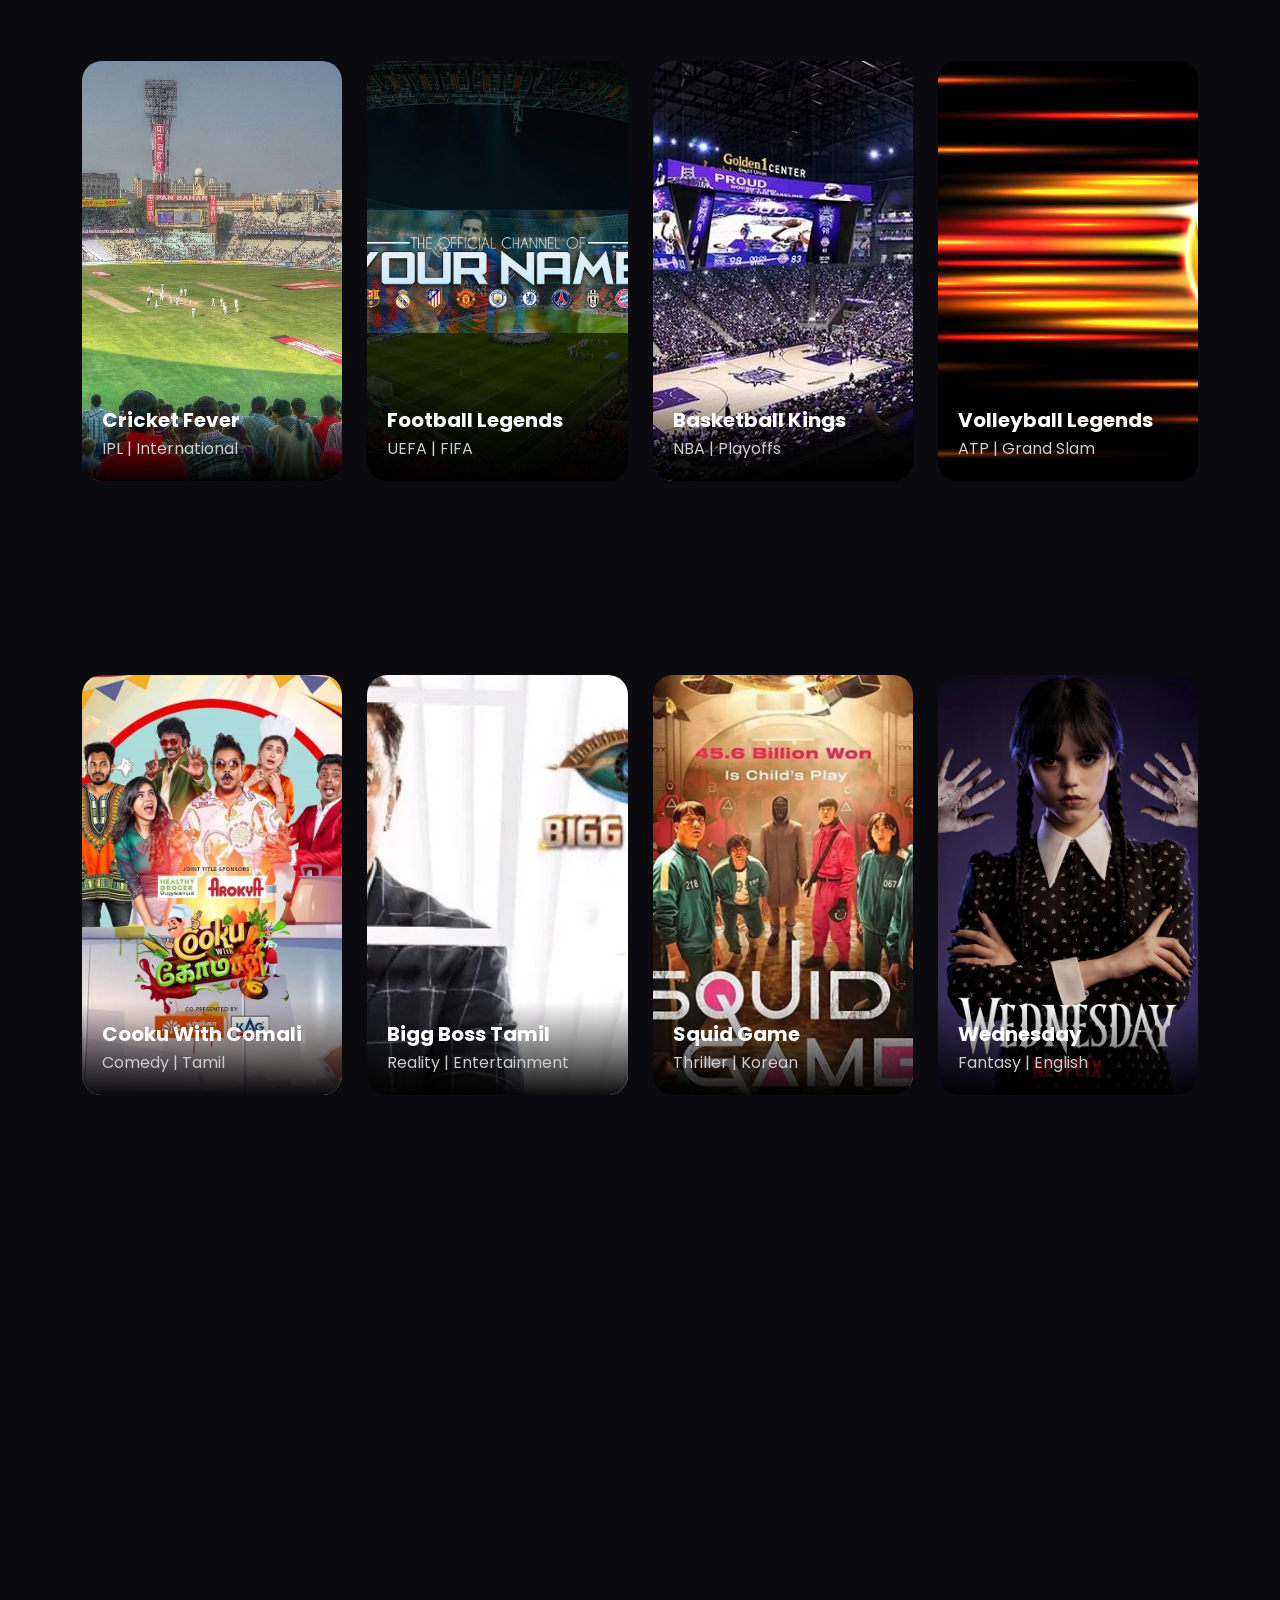
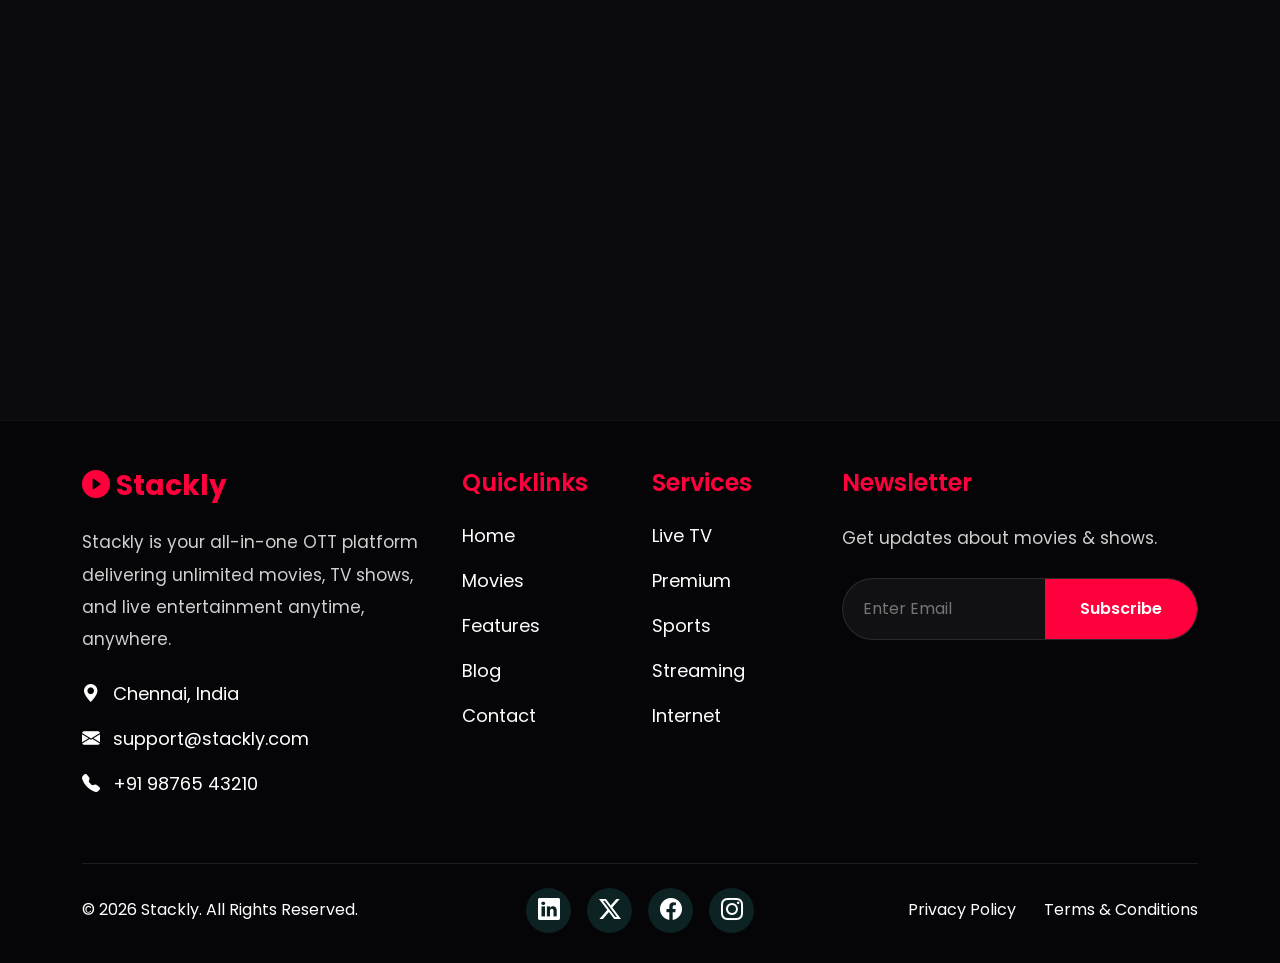
==== commit f9331c0a: "navigate 404.html changes" ====
--- a/index.html
+++ b/index.html
@@ -52,8 +52,8 @@
                     </p>
 
                 <div class="d-flex gap-3" data-aos="fade-up" data-aos-delay="600">
-                    <button class="btn btn-danger rounded-pill px-2 pulse-btn" id="playBtn"><i class="bi bi-play-fill"></i> Watch Now</button>
-                    <button class="btn btn-outline-light rounded-pill px-3">Explore</button>
+                    <a href="404.html" class="btn btn-danger rounded-pill px-2 pulse-btn" id="playBtn"><i class="bi bi-play-fill"></i> Watch Now</a>
+                    <a href="404.html" class="btn btn-outline-light rounded-pill px-3">Explore</a>
                 </div>
 
                     
@@ -754,9 +754,9 @@
                     Unlock exclusive movies, premium originals and ad-free streaming.
                 </p>
 
-                <button class="btn btn-light rounded-pill px-5 py-3 fw-bold">
+                <a href="404.html" class="btn btn-light rounded-pill px-5 py-3 fw-bold">
                     Get Premium
-                </button>
+                </a>
             </div>
         </div>
     </section>
